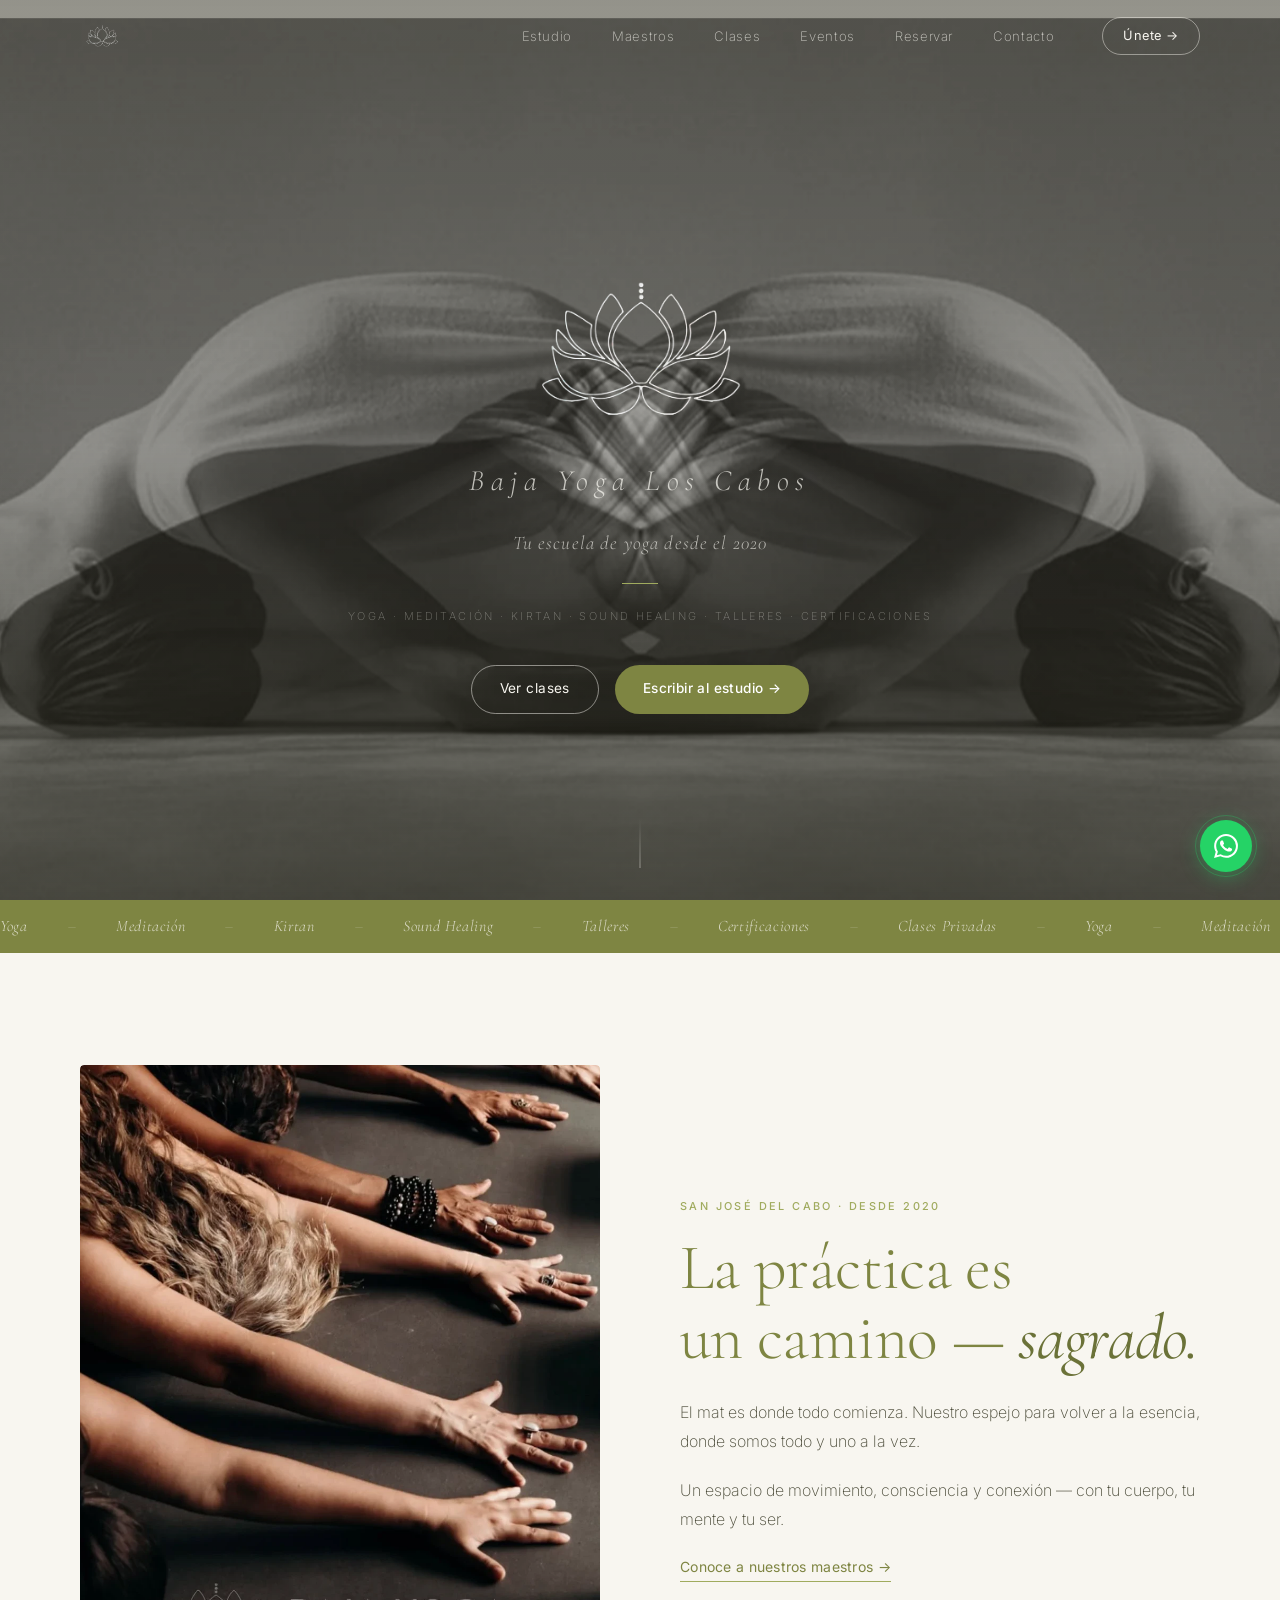
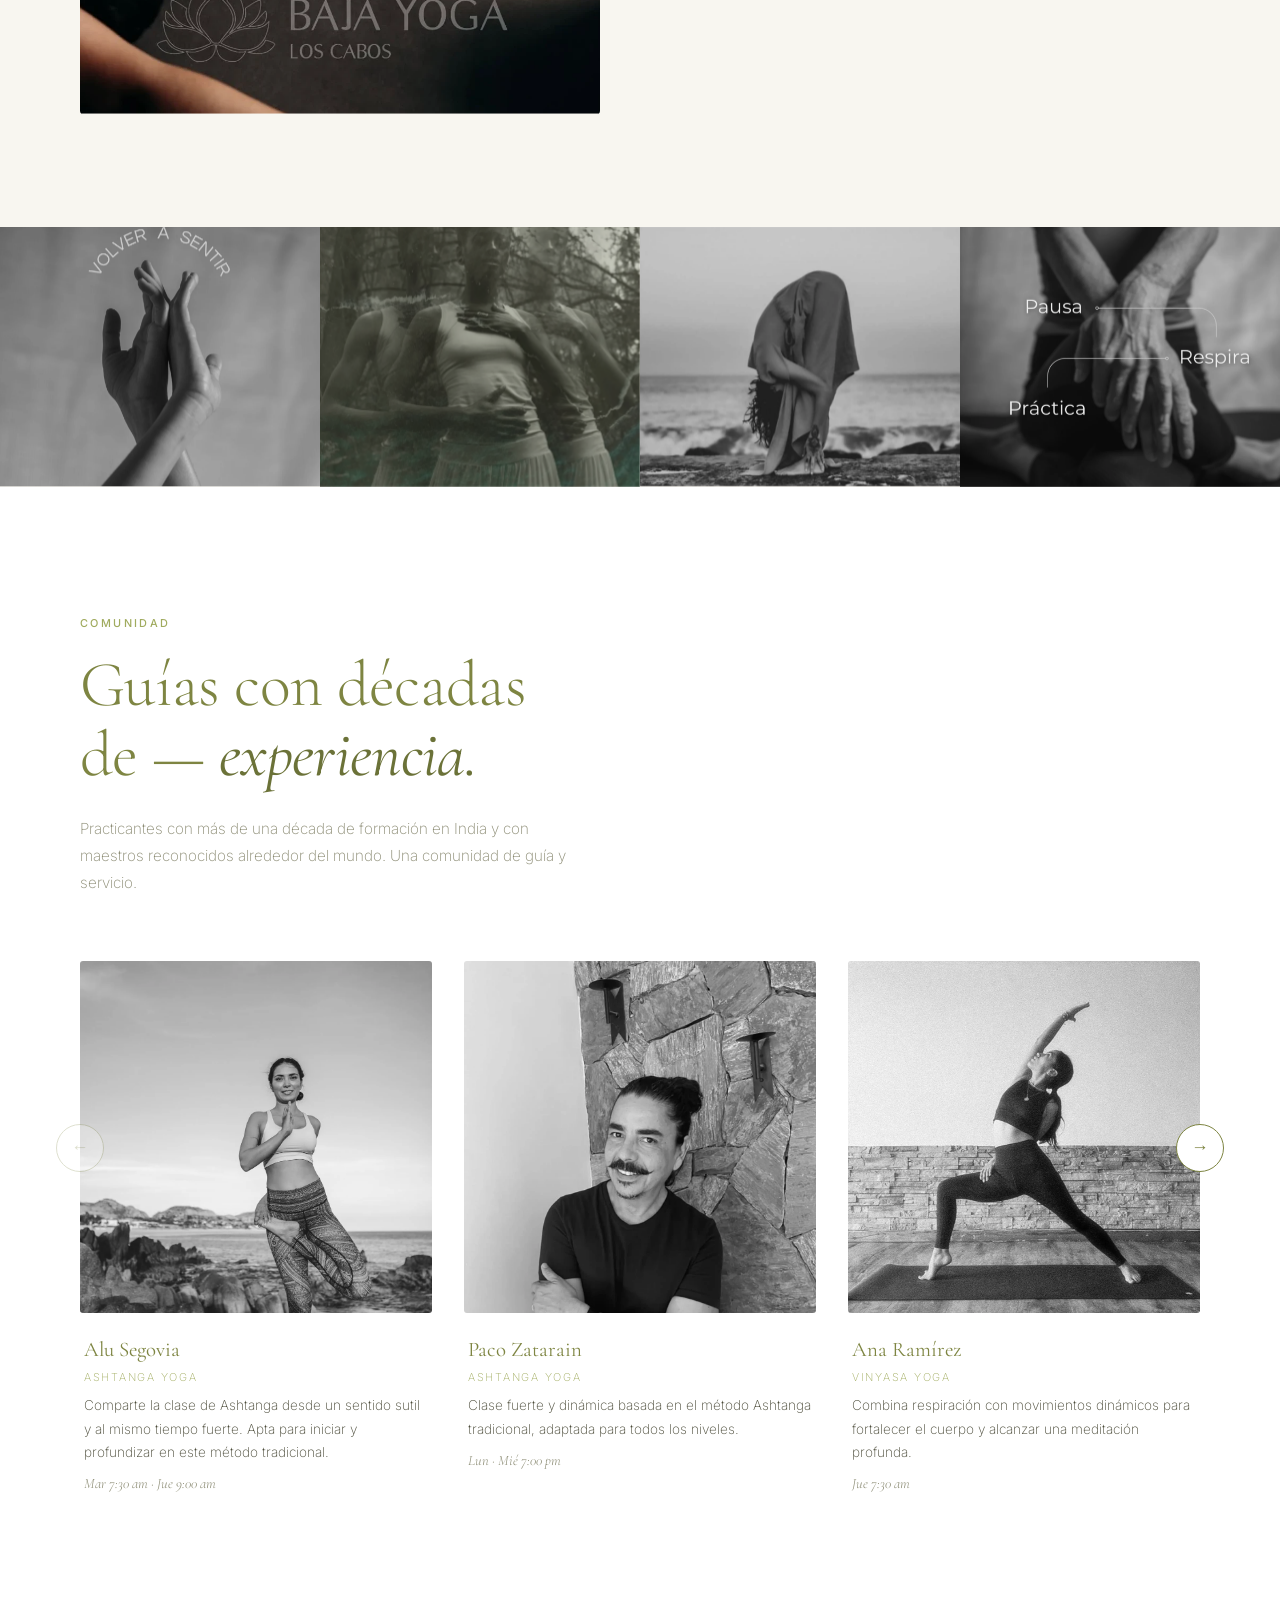
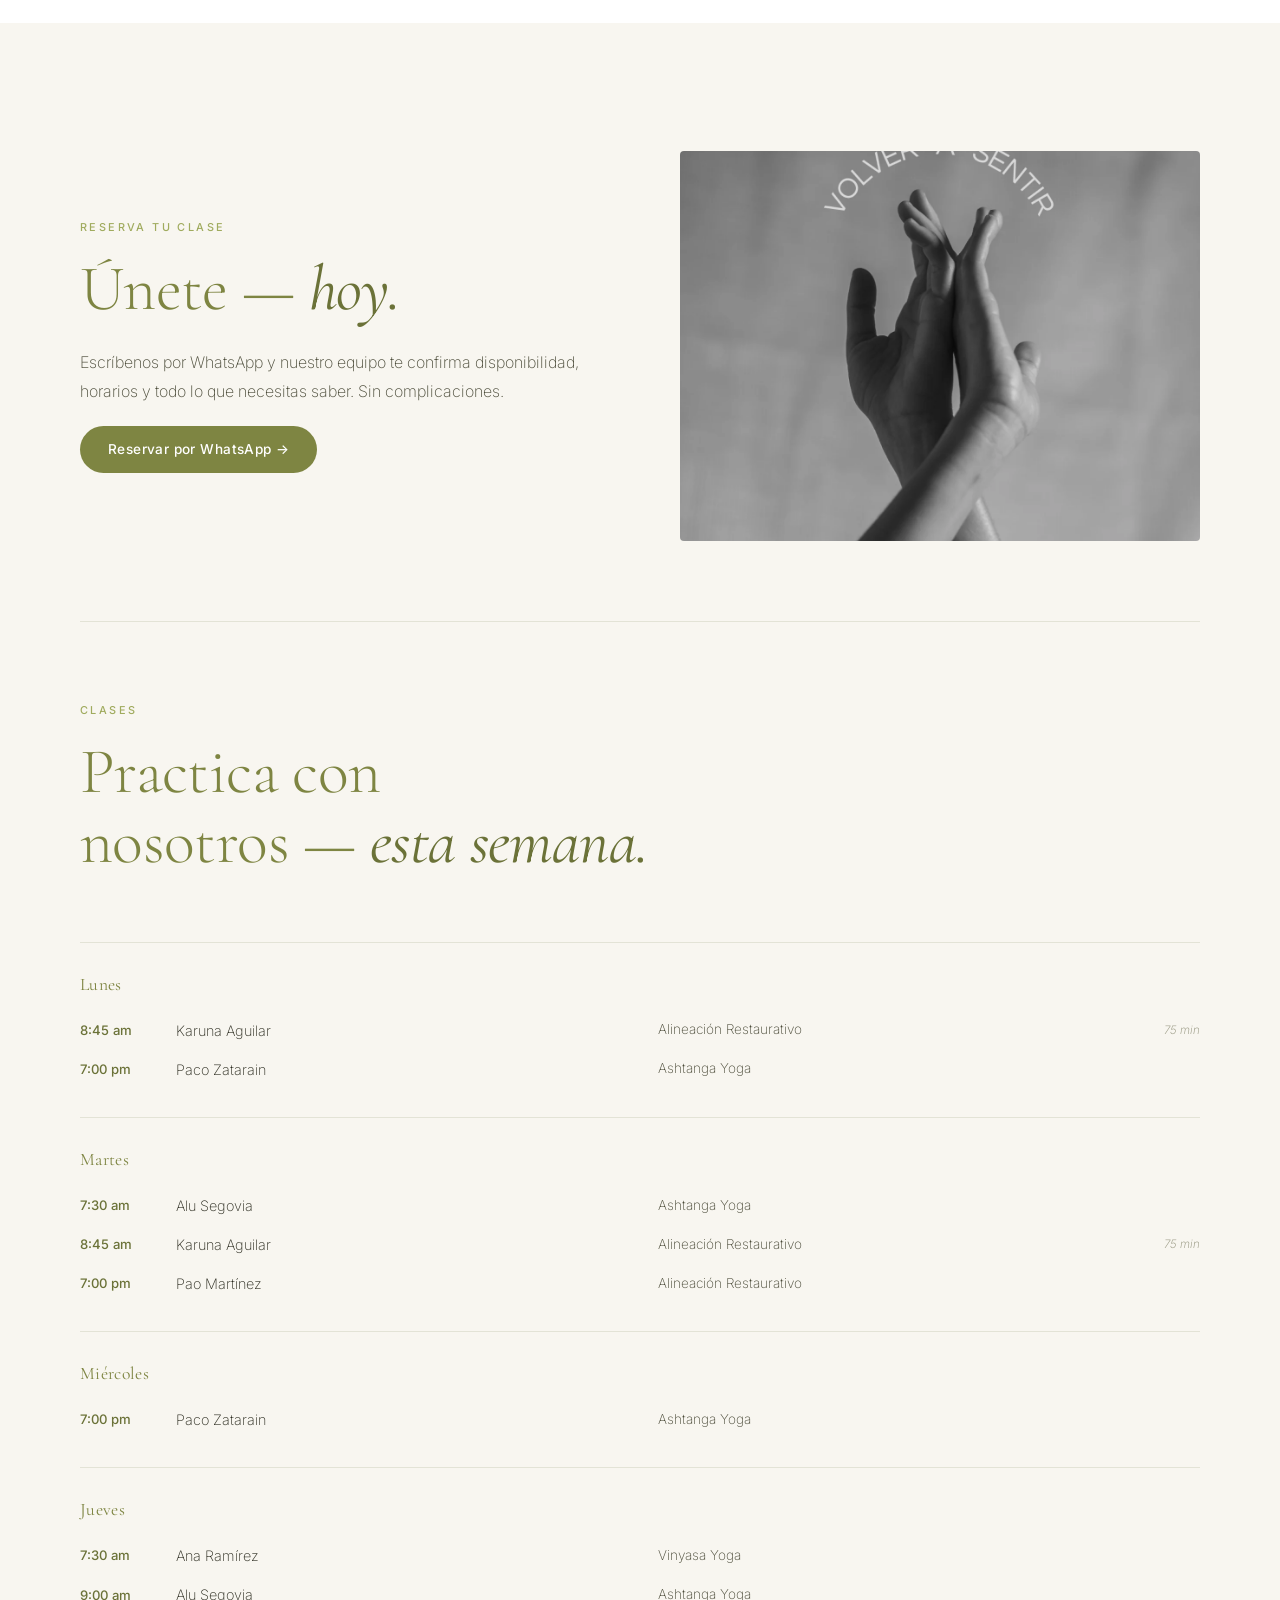
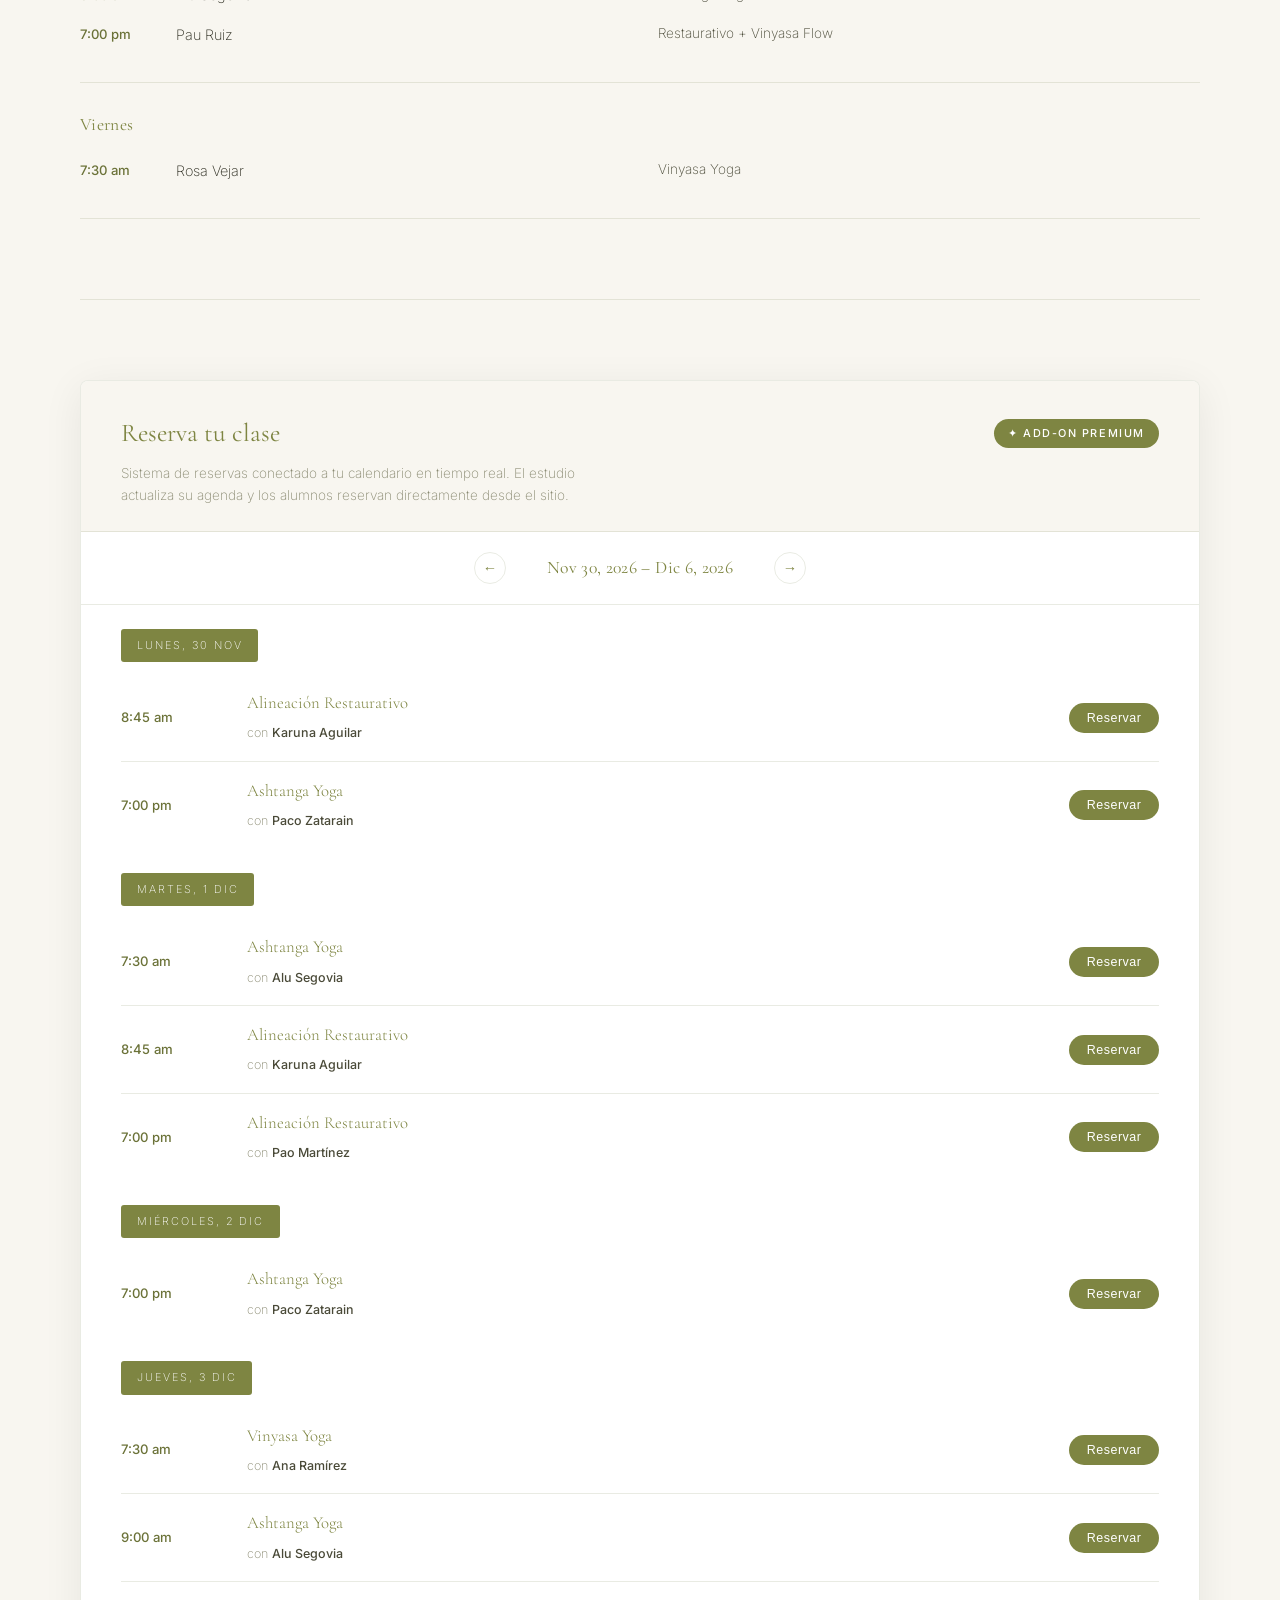
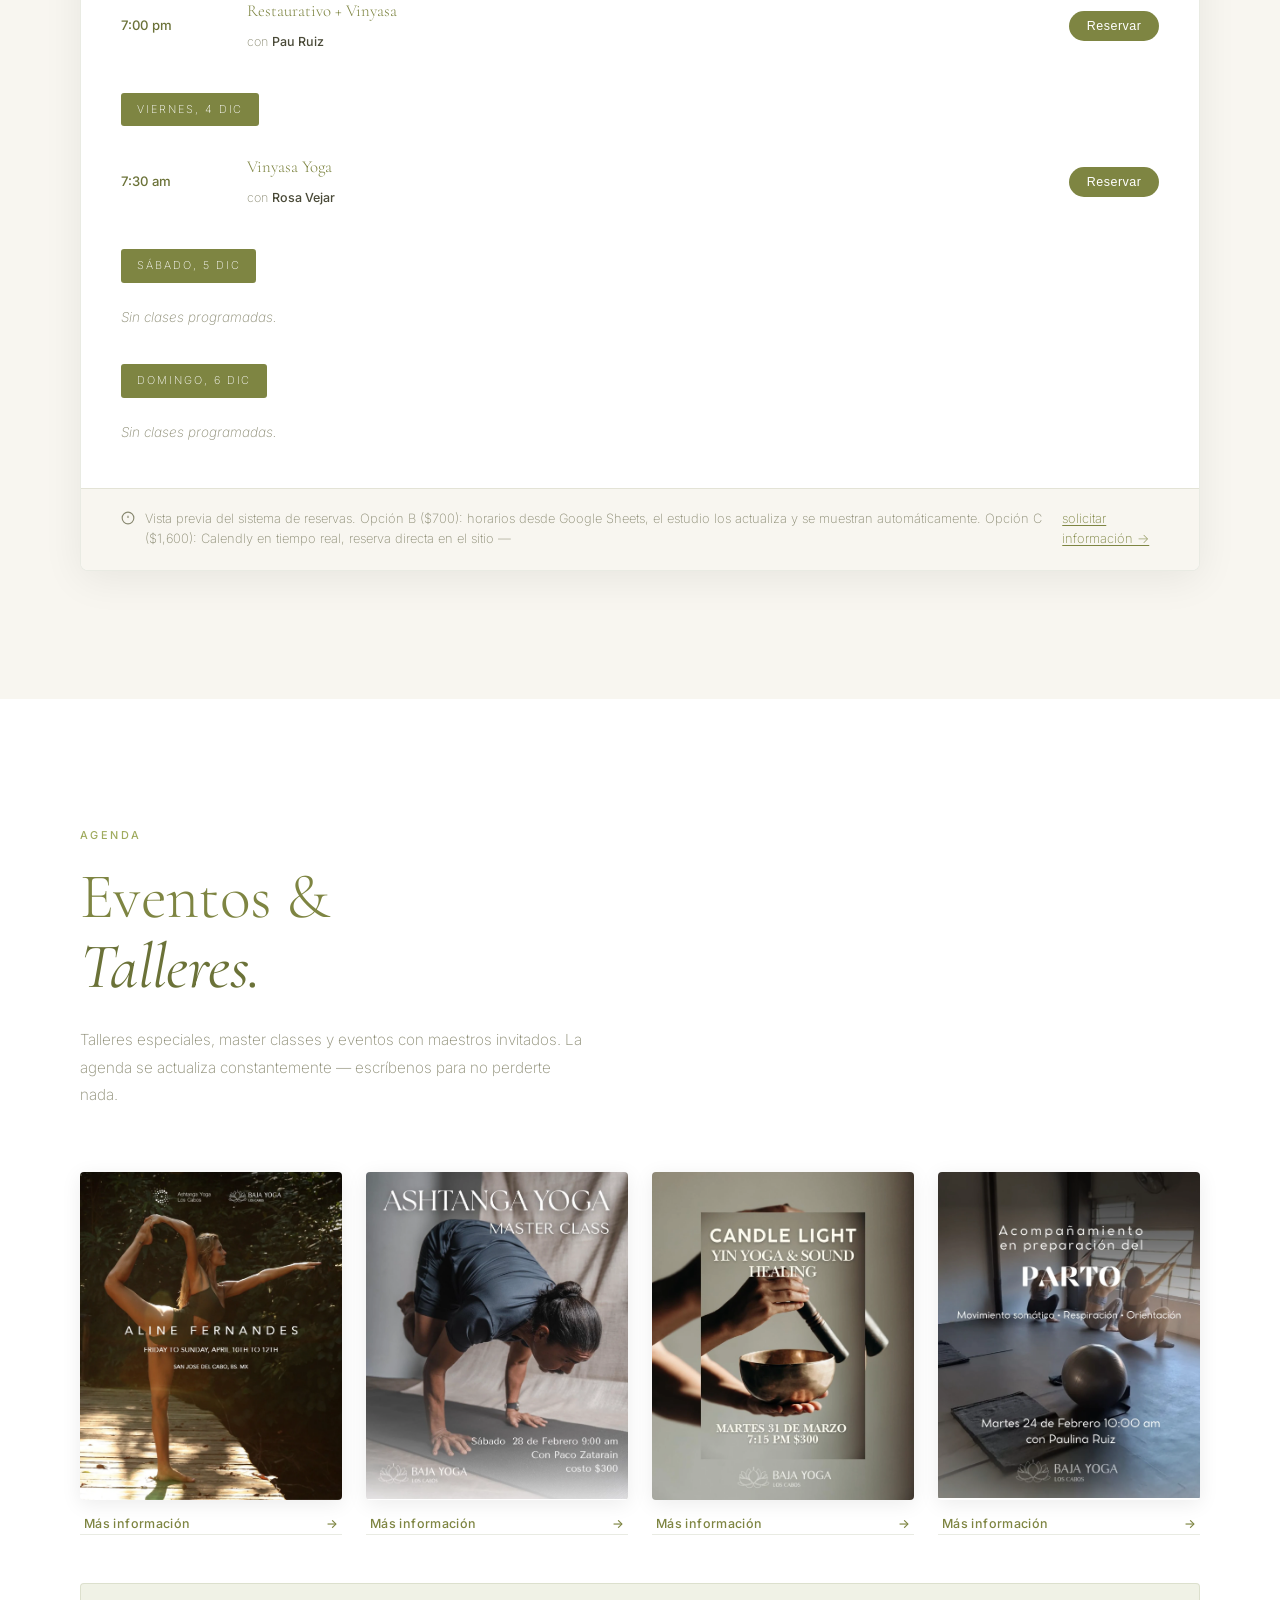
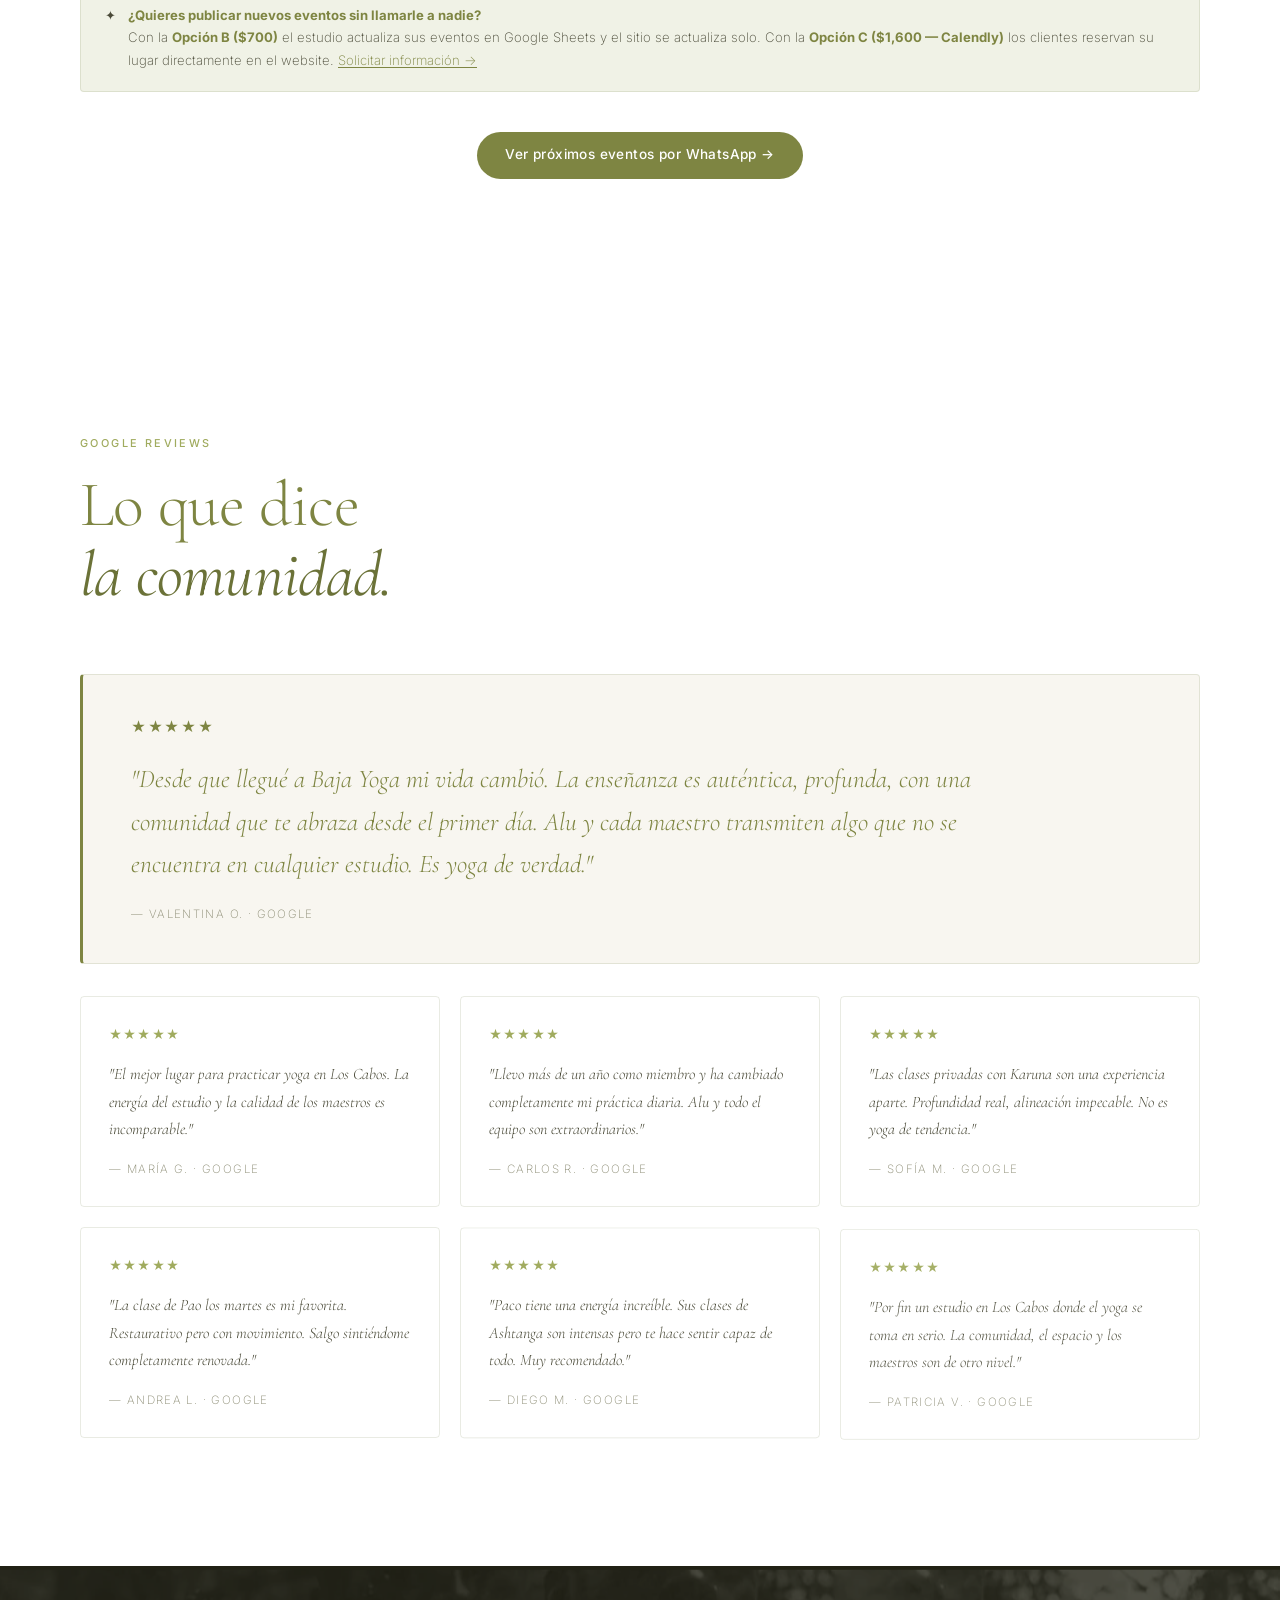
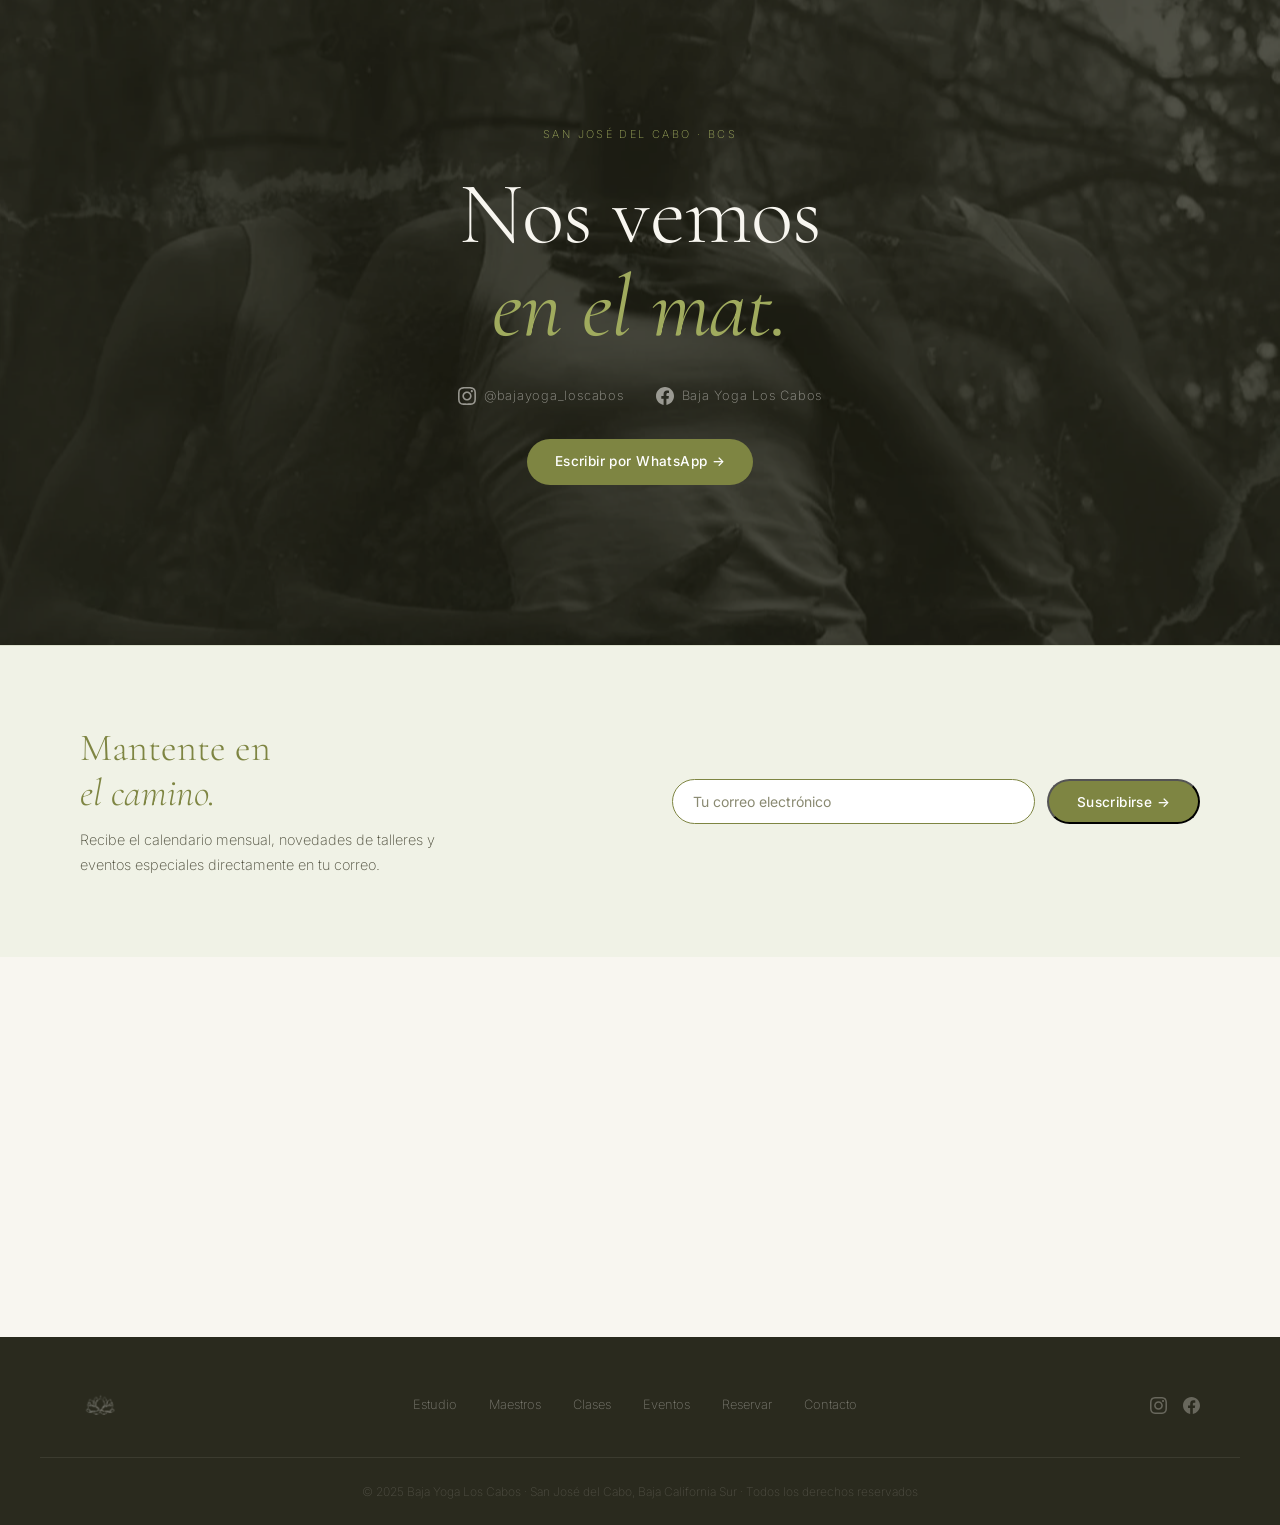
==== baja-yoga-loscabos/index.html @ 8a262f6d "Baja Yoga Los Cabos — demo site" ====
<!DOCTYPE html>
<html lang="es">
<head>
  <meta charset="UTF-8" />
  <meta name="viewport" content="width=device-width, initial-scale=1.0" />
  <title>Baja Yoga Los Cabos · Tu escuela de yoga desde 2020</title>
  <meta name="description" content="Yoga, meditación, kirtan, Sound Healing, talleres y certificaciones en San José del Cabo. Campeones del Bienestar WWW 2025." />
  <link rel="preconnect" href="https://fonts.googleapis.com" />
  <link rel="preconnect" href="https://fonts.gstatic.com" crossorigin />
  <link href="https://fonts.googleapis.com/css2?family=Cormorant+Garamond:ital,wght@0,300;0,400;1,300;1,400;1,500&family=Inter:wght@200;300;400;500&display=swap" rel="stylesheet" />
  <link rel="stylesheet" href="styles.css?v=20260531" />
</head>
<body>

  <!-- ─── NAV ──────────────────────────────────────────── -->
  <nav class="nav" id="nav">
    <div class="nav-inner">
      <a href="#hero" class="nav-logo-link">
        <img src="assets/img/logo.webp" alt="Baja Yoga Los Cabos" class="nav-logo" />
      </a>
      <ul class="nav-links">
        <li><a href="#nosotros">Estudio</a></li>
        <li><a href="#maestros">Maestros</a></li>
        <li><a href="#horarios">Clases</a></li>
        <li><a href="#eventos">Eventos</a></li>
        <li><a href="#reserva">Reservar</a></li>
        <li><a href="#contacto">Contacto</a></li>
      </ul>
      <a href="https://wa.me/521?text=Hola%2C%20me%20interesa%20Baja%20Yoga%20Los%20Cabos" class="btn-nav" target="_blank" rel="noopener">Únete →</a>
      <button class="nav-burger" id="navBurger" aria-label="Menú"><span></span><span></span></button>
    </div>
    <div class="nav-drawer" id="navDrawer">
      <a href="#nosotros" class="drawer-link">Estudio</a>
      <a href="#maestros" class="drawer-link">Maestros</a>
      <a href="#horarios" class="drawer-link">Clases</a>
      <a href="#eventos" class="drawer-link">Eventos</a>
      <a href="#reserva" class="drawer-link">Reservar</a>
      <a href="#contacto" class="drawer-link">Contacto</a>
      <a href="https://wa.me/521?text=Hola%2C%20me%20interesa%20Baja%20Yoga%20Los%20Cabos" class="btn-olive drawer-cta" target="_blank" rel="noopener">Únete →</a>
    </div>
  </nav>

  <!-- ─── HERO ──────────────────────────────────────────── -->
  <section class="hero" id="hero">
    <div class="hero-bg">
      <img src="assets/img/hero-bg.webp" alt="" class="hero-bg-img" aria-hidden="true" />
      <div class="hero-veil"></div>
    </div>
    <div class="hero-center">
      <h1 class="sr-only">Baja Yoga Los Cabos</h1>
      <div class="hero-logo-anim" id="heroLogo">
        <img src="assets/img/logo.webp" alt="Baja Yoga Los Cabos" class="hero-logo-img" />
        <p class="hero-studio-name">Baja Yoga Los Cabos</p>
      </div>
      <p class="hero-tagline" id="heroTagline">Tu escuela de yoga desde el 2020</p>
      <div class="hero-rule" id="heroRule"><span></span></div>
      <p class="hero-services" id="heroServices">Yoga · Meditación · Kirtan · Sound Healing · Talleres · Certificaciones</p>
      <div class="hero-ctas" id="heroCtas">
        <a href="#horarios" class="btn-outline-hero">Ver clases</a>
        <a href="https://wa.me/521?text=Hola%2C%20quiero%20información%20sobre%20Baja%20Yoga" class="btn-olive" target="_blank" rel="noopener">Escribir al estudio →</a>
      </div>
    </div>
    <div class="hero-scroll" aria-hidden="true">
      <span class="scroll-line"></span>
    </div>
  </section>

  <!-- ─── MARQUEE ──────────────────────────────────────── -->
  <div class="marquee" aria-hidden="true">
    <div class="marquee-track">
      <span>Yoga</span><span class="sep">—</span>
      <span>Meditación</span><span class="sep">—</span>
      <span>Kirtan</span><span class="sep">—</span>
      <span>Sound Healing</span><span class="sep">—</span>
      <span>Talleres</span><span class="sep">—</span>
      <span>Certificaciones</span><span class="sep">—</span>
      <span>Clases Privadas</span><span class="sep">—</span>
      <span>Yoga</span><span class="sep">—</span>
      <span>Meditación</span><span class="sep">—</span>
      <span>Kirtan</span><span class="sep">—</span>
      <span>Sound Healing</span><span class="sep">—</span>
      <span>Talleres</span><span class="sep">—</span>
      <span>Certificaciones</span><span class="sep">—</span>
      <span>Clases Privadas</span><span class="sep">—</span>
    </div>
  </div>

  <!-- ─── NOSOTROS ─────────────────────────────────────── -->
  <section class="nosotros" id="nosotros">
    <div class="container">
    <div class="nosotros-grid">
      <div class="nosotros-photos">
        <div class="np-main">
          <img src="assets/img/foto-01.webp" alt="Baja Yoga Los Cabos" loading="lazy" />
        </div>
      </div>
        <div class="nosotros-text">
          <p class="eyebrow reveal">San José del Cabo · desde 2020</p>
          <h2 class="reveal">La práctica es<br>un camino — <em>sagrado.</em></h2>
          <p class="body-p reveal">El mat es donde todo comienza. Nuestro espejo para volver a la esencia, donde somos todo y uno a la vez.</p>
          <p class="body-p reveal">Un espacio de movimiento, consciencia y conexión — con tu cuerpo, tu mente y tu ser.</p>
          <a href="#maestros" class="btn-text-arrow reveal">Conoce a nuestros maestros →</a>
        </div>
    </div>
    </div>
  </section>

  <!-- ─── FOTO STRIP ────────────────────────────────────── -->
  <div class="foto-strip">
    <div class="fs-item"><img src="assets/img/foto-02.webp" alt="" loading="lazy" /></div>
    <div class="fs-item"><img src="assets/img/foto-04.webp" alt="" loading="lazy" /></div>
    <div class="fs-item"><img src="assets/img/foto-05.webp" alt="" loading="lazy" /></div>
    <div class="fs-item"><img src="assets/img/foto-06.webp" alt="" loading="lazy" /></div>
  </div>

  <!-- ─── MAESTROS ─────────────────────────────────────── -->
  <section class="maestros" id="maestros">
    <div class="container">
      <div class="section-header reveal">
        <p class="eyebrow">Comunidad</p>
        <h2>Guías con décadas<br>de — <em>experiencia.</em></h2>
        <p class="section-sub">Practicantes con más de una década de formación en India y con maestros reconocidos alrededor del mundo. Una comunidad de guía y servicio.</p>
      </div>

      <div class="maestros-carousel-wrap">
        <button class="carousel-btn prev" id="mPrev" aria-label="Anterior">←</button>
        <button class="carousel-btn next" id="mNext" aria-label="Siguiente">→</button>
        <div class="maestros-carousel">
        <div class="maestros-track" id="maestrosTrack">

        <div class="mc-card reveal">
          <div class="mc-card-photo"><img src="assets/img/maestro-alu.webp" alt="Alu Segovia" loading="lazy" /></div>
          <div class="mc-card-info">
            <h3>Alu Segovia</h3>
            <span class="mc-card-tipo">Ashtanga Yoga</span>
            <p class="mc-card-desc">Comparte la clase de Ashtanga desde un sentido sutil y al mismo tiempo fuerte. Apta para iniciar y profundizar en este método tradicional.</p>
            <p class="mc-card-schedule">Mar 7:30 am · Jue 9:00 am</p>
          </div>
        </div>

        <div class="mc-card reveal">
          <div class="mc-card-photo"><img src="assets/img/maestro-paco.webp" alt="Paco Zatarain" loading="lazy" /></div>
          <div class="mc-card-info">
            <h3>Paco Zatarain</h3>
            <span class="mc-card-tipo">Ashtanga Yoga</span>
            <p class="mc-card-desc">Clase fuerte y dinámica basada en el método Ashtanga tradicional, adaptada para todos los niveles.</p>
            <p class="mc-card-schedule">Lun · Mié 7:00 pm</p>
          </div>
        </div>

        <div class="mc-card reveal">
          <div class="mc-card-photo"><img src="assets/img/maestro-ana.webp" alt="Ana Ramírez" loading="lazy" /></div>
          <div class="mc-card-info">
            <h3>Ana Ramírez</h3>
            <span class="mc-card-tipo">Vinyasa Yoga</span>
            <p class="mc-card-desc">Combina respiración con movimientos dinámicos para fortalecer el cuerpo y alcanzar una meditación profunda.</p>
            <p class="mc-card-schedule">Jue 7:30 am</p>
          </div>
        </div>

        <div class="mc-card reveal">
          <div class="mc-card-photo"><img src="assets/img/maestro-rosa.webp" alt="Rosa Vejar" loading="lazy" /></div>
          <div class="mc-card-info">
            <h3>Rosa Vejar</h3>
            <span class="mc-card-tipo">Vinyasa Yoga</span>
            <p class="mc-card-desc">Movimiento y sincronización de la respiración. Práctica consciente que fortalece el cuerpo y conecta con uno mismo.</p>
            <p class="mc-card-schedule">Vie 7:30 am</p>
          </div>
        </div>

        <div class="mc-card reveal">
          <div class="mc-card-photo"><img src="assets/img/maestro-pau.webp" alt="Pau Ruiz" loading="lazy" /></div>
          <div class="mc-card-info">
            <h3>Pau Ruiz</h3>
            <span class="mc-card-tipo">Restaurativo + Vinyasa Flow</span>
            <p class="mc-card-desc">Inicia con back mitra para relajar columna y sistema nervioso, continúa con un flow creativo para activar y restaurar.</p>
            <p class="mc-card-schedule">Jue 7:00 pm</p>
          </div>
        </div>

        <div class="mc-card reveal">
          <div class="mc-card-photo"><img src="assets/img/maestro-karuna.webp" alt="Karuna Aguilar" loading="lazy" /></div>
          <div class="mc-card-info">
            <h3>Karuna Aguilar</h3>
            <span class="mc-card-tipo">Alineación Restaurativo</span>
            <p class="mc-card-desc">Clase profunda para abrirnos, soltar y encontrar el equilibrio con buena alineación interior.</p>
            <p class="mc-card-schedule">Lun · Mar 8:45 am · 75 min</p>
          </div>
        </div>

        <div class="mc-card reveal">
          <div class="mc-card-photo"><img src="assets/img/maestro-pao.webp" alt="Pao Martínez" loading="lazy" /></div>
          <div class="mc-card-info">
            <h3>Pao Martínez</h3>
            <span class="mc-card-tipo">Alineación Restaurativo</span>
            <p class="mc-card-desc">Enfocada en el sistema nervioso y la alineación, relajando caderas y espina dorsal con intención y presencia.</p>
            <p class="mc-card-schedule">Todos los Mar 7:00 pm</p>
          </div>
        </div>

      </div>
        </div>
      </div>
    </div>
  </section>

  <!-- ─── CLASES + RESERVAS ───────────────────────────── -->
  <section class="horarios" id="horarios">
    <div class="container">

      <!-- 1. RESERVA TU CLASE HOY (Opción A — gratis) -->
      <div class="reserva-simple reveal">
        <div class="rs-text">
          <p class="eyebrow">Reserva tu clase</p>
          <h2>Únete — <em>hoy.</em></h2>
          <p class="body-p">Escríbenos por WhatsApp y nuestro equipo te confirma disponibilidad, horarios y todo lo que necesitas saber. Sin complicaciones.</p>
          <a href="https://wa.me/521?text=Hola%2C%20quiero%20reservar%20una%20clase%20en%20Baja%20Yoga%20Los%20Cabos%20🧘" class="btn-olive" target="_blank" rel="noopener">Reservar por WhatsApp →</a>
        </div>
        <div class="rs-foto">
          <img src="assets/img/foto-02.webp" alt="Clase de yoga Baja Yoga" loading="lazy" />
        </div>
      </div>

      <div class="section-divider"></div>

      <!-- 2. HORARIOS SEMANALES -->
      <div class="section-header reveal">
        <p class="eyebrow">Clases</p>
        <h2>Practica con<br>nosotros — <em>esta semana.</em></h2>
      </div>

      <div class="schedule-days">

        <div class="sday reveal">
          <div class="sday-header"><span class="sday-name">Lunes</span></div>
          <div class="sday-row">
            <span class="sday-time">8:45 am</span>
            <span class="sday-maestro">Karuna Aguilar</span>
            <span class="sday-clase">Alineación Restaurativo</span>
            <span class="sday-dur">75 min</span>
          </div>
          <div class="sday-row">
            <span class="sday-time">7:00 pm</span>
            <span class="sday-maestro">Paco Zatarain</span>
            <span class="sday-clase">Ashtanga Yoga</span>
            <span class="sday-dur"></span>
          </div>
        </div>

        <div class="sday reveal">
          <div class="sday-header"><span class="sday-name">Martes</span></div>
          <div class="sday-row">
            <span class="sday-time">7:30 am</span>
            <span class="sday-maestro">Alu Segovia</span>
            <span class="sday-clase">Ashtanga Yoga</span>
            <span class="sday-dur"></span>
          </div>
          <div class="sday-row">
            <span class="sday-time">8:45 am</span>
            <span class="sday-maestro">Karuna Aguilar</span>
            <span class="sday-clase">Alineación Restaurativo</span>
            <span class="sday-dur">75 min</span>
          </div>
          <div class="sday-row">
            <span class="sday-time">7:00 pm</span>
            <span class="sday-maestro">Pao Martínez</span>
            <span class="sday-clase">Alineación Restaurativo</span>
            <span class="sday-dur"></span>
          </div>
        </div>

        <div class="sday reveal">
          <div class="sday-header"><span class="sday-name">Miércoles</span></div>
          <div class="sday-row">
            <span class="sday-time">7:00 pm</span>
            <span class="sday-maestro">Paco Zatarain</span>
            <span class="sday-clase">Ashtanga Yoga</span>
            <span class="sday-dur"></span>
          </div>
        </div>

        <div class="sday reveal">
          <div class="sday-header"><span class="sday-name">Jueves</span></div>
          <div class="sday-row">
            <span class="sday-time">7:30 am</span>
            <span class="sday-maestro">Ana Ramírez</span>
            <span class="sday-clase">Vinyasa Yoga</span>
            <span class="sday-dur"></span>
          </div>
          <div class="sday-row">
            <span class="sday-time">9:00 am</span>
            <span class="sday-maestro">Alu Segovia</span>
            <span class="sday-clase">Ashtanga Yoga</span>
            <span class="sday-dur"></span>
          </div>
          <div class="sday-row">
            <span class="sday-time">7:00 pm</span>
            <span class="sday-maestro">Pau Ruiz</span>
            <span class="sday-clase">Restaurativo + Vinyasa Flow</span>
            <span class="sday-dur"></span>
          </div>
        </div>

        <div class="sday reveal">
          <div class="sday-header"><span class="sday-name">Viernes</span></div>
          <div class="sday-row">
            <span class="sday-time">7:30 am</span>
            <span class="sday-maestro">Rosa Vejar</span>
            <span class="sday-clase">Vinyasa Yoga</span>
            <span class="sday-dur"></span>
          </div>
        </div>

      </div>

      <div class="section-divider"></div>

      <!-- BOOKING WIDGET ADD-ON -->
      <div class="booking-widget reveal">
        <div class="booking-header">
          <div class="booking-title-row">
            <h3>Reserva tu clase</h3>
            <span class="addon-badge">✦ Add-On Premium</span>
          </div>
          <p class="booking-desc">Sistema de reservas conectado a tu calendario en tiempo real. El estudio actualiza su agenda y los alumnos reservan directamente desde el sitio.</p>
        </div>

        <div class="booking-nav">
          <button class="book-nav-btn" id="bookPrev">←</button>
          <span class="book-week-label" id="bookWeekLabel"></span>
          <button class="book-nav-btn" id="bookNext">→</button>
        </div>

        <div class="booking-days" id="bookingDays"></div>

        <div class="addon-note">
          <svg width="14" height="14" viewBox="0 0 24 24" fill="none" stroke="currentColor" stroke-width="2"><circle cx="12" cy="12" r="10"/><line x1="12" y1="8" x2="12" y2="12"/><line x1="12" y1="16" x2="12.01" y2="16"/></svg>
          Vista previa del sistema de reservas. Opción B ($700): horarios desde Google Sheets, el estudio los actualiza y se muestran automáticamente. Opción C ($1,600): Calendly en tiempo real, reserva directa en el sitio — <a href="https://wa.me/521?text=Hola%2C%20me%20interesa%20el%20sistema%20de%20reservas%20para%20mi%20sitio" target="_blank" rel="noopener">solicitar información →</a>
        </div>
      </div>

    </div>
  </section>


  <!-- ─── EVENTOS ───────────────────────────────────────── -->
  <section class="eventos" id="eventos">
    <div class="container">
      <div class="section-header reveal">
        <p class="eyebrow">Agenda</p>
        <h2>Eventos &amp;<br><em>Talleres.</em></h2>
        <p class="section-sub">Talleres especiales, master classes y eventos con maestros invitados. La agenda se actualiza constantemente — escríbenos para no perderte nada.</p>
      </div>
      <div class="eventos-grid">
        <div class="evento-card-wrap reveal">
          <div class="evento-item"><img src="assets/img/evento-01.webp" alt="Evento Baja Yoga" loading="lazy" /></div>
          <a href="https://wa.me/521?text=Hola%2C%20me%20interesa%20más%20información%20sobre%20este%20evento%20de%20Baja%20Yoga%20🧘" class="evento-btn" target="_blank" rel="noopener">Más información <span>→</span></a>
        </div>
        <div class="evento-card-wrap reveal">
          <div class="evento-item"><img src="assets/img/evento-02.webp" alt="Taller" loading="lazy" /></div>
          <a href="https://wa.me/521?text=Hola%2C%20me%20interesa%20más%20información%20sobre%20este%20taller%20de%20Baja%20Yoga%20🧘" class="evento-btn" target="_blank" rel="noopener">Más información <span>→</span></a>
        </div>
        <div class="evento-card-wrap reveal">
          <div class="evento-item"><img src="assets/img/evento-03.webp" alt="Master class" loading="lazy" /></div>
          <a href="https://wa.me/521?text=Hola%2C%20me%20interesa%20más%20información%20sobre%20esta%20master%20class%20de%20Baja%20Yoga%20🧘" class="evento-btn" target="_blank" rel="noopener">Más información <span>→</span></a>
        </div>
        <div class="evento-card-wrap reveal">
          <div class="evento-item"><img src="assets/img/evento-04.webp" alt="Evento especial" loading="lazy" /></div>
          <a href="https://wa.me/521?text=Hola%2C%20me%20interesa%20más%20información%20sobre%20este%20evento%20especial%20de%20Baja%20Yoga%20🧘" class="evento-btn" target="_blank" rel="noopener">Más información <span>→</span></a>
        </div>
      </div>

      <div class="eventos-addon-note reveal">
        <span>✦</span>
        <div>
          <strong>¿Quieres publicar nuevos eventos sin llamarle a nadie?</strong><br>
          Con la <strong>Opción B ($700)</strong> el estudio actualiza sus eventos en Google Sheets y el sitio se actualiza solo. Con la <strong>Opción C ($1,600 — Calendly)</strong> los clientes reservan su lugar directamente en el website. <a href="https://wa.me/521?text=Hola%2C%20me%20interesa%20el%20sistema%20de%20eventos%20automático%20para%20mi%20sitio" target="_blank" rel="noopener">Solicitar información →</a>
        </div>
      </div>

      <div class="eventos-cta reveal">
        <a href="https://wa.me/521?text=Hola%2C%20quiero%20saber%20sobre%20los%20próximos%20eventos%20de%20Baja%20Yoga" class="btn-olive" target="_blank" rel="noopener">Ver próximos eventos por WhatsApp →</a>
      </div>
    </div>
  </section>


  <!-- ─── REVIEWS ───────────────────────────────────────── -->
  <section class="reviews">
    <div class="container">
      <div class="section-header reveal">
        <p class="eyebrow">Google Reviews</p>
        <h2>Lo que dice<br><em>la comunidad.</em></h2>
      </div>

      <!-- Featured review -->
      <div class="review-featured reveal">
        <div class="review-stars">★★★★★</div>
        <p class="review-featured-text">"Desde que llegué a Baja Yoga mi vida cambió. La enseñanza es auténtica, profunda, con una comunidad que te abraza desde el primer día. Alu y cada maestro transmiten algo que no se encuentra en cualquier estudio. Es yoga de verdad."</p>
        <p class="review-author">— Valentina O. · Google</p>
      </div>

      <!-- 6 reviews grid -->
      <div class="reviews-grid">
        <div class="review-card reveal">
          <div class="review-stars">★★★★★</div>
          <p class="review-text">"El mejor lugar para practicar yoga en Los Cabos. La energía del estudio y la calidad de los maestros es incomparable."</p>
          <p class="review-author">— María G. · Google</p>
        </div>
        <div class="review-card reveal">
          <div class="review-stars">★★★★★</div>
          <p class="review-text">"Llevo más de un año como miembro y ha cambiado completamente mi práctica diaria. Alu y todo el equipo son extraordinarios."</p>
          <p class="review-author">— Carlos R. · Google</p>
        </div>
        <div class="review-card reveal">
          <div class="review-stars">★★★★★</div>
          <p class="review-text">"Las clases privadas con Karuna son una experiencia aparte. Profundidad real, alineación impecable. No es yoga de tendencia."</p>
          <p class="review-author">— Sofía M. · Google</p>
        </div>
        <div class="review-card reveal">
          <div class="review-stars">★★★★★</div>
          <p class="review-text">"La clase de Pao los martes es mi favorita. Restaurativo pero con movimiento. Salgo sintiéndome completamente renovada."</p>
          <p class="review-author">— Andrea L. · Google</p>
        </div>
        <div class="review-card reveal">
          <div class="review-stars">★★★★★</div>
          <p class="review-text">"Paco tiene una energía increíble. Sus clases de Ashtanga son intensas pero te hace sentir capaz de todo. Muy recomendado."</p>
          <p class="review-author">— Diego M. · Google</p>
        </div>
        <div class="review-card reveal">
          <div class="review-stars">★★★★★</div>
          <p class="review-text">"Por fin un estudio en Los Cabos donde el yoga se toma en serio. La comunidad, el espacio y los maestros son de otro nivel."</p>
          <p class="review-author">— Patricia V. · Google</p>
        </div>
      </div>
    </div>
  </section>

  <!-- ─── CONTACTO CTA ──────────────────────────────────── -->
  <section class="contacto" id="contacto">
    <div class="contacto-bg">
      <img src="assets/img/foto-04.webp" alt="" aria-hidden="true" loading="eager" />
      <div class="contacto-veil"></div>
    </div>
    <div class="contacto-content">
      <p class="contacto-eyebrow reveal">San José del Cabo · BCS</p>
      <h2 class="contacto-title reveal">Nos vemos<br><em>en el mat.</em></h2>
      <div class="social-links reveal">
        <a href="https://www.instagram.com/bajayoga_loscabos/" target="_blank" rel="noopener" class="social-link">
          <svg width="18" height="18" viewBox="0 0 24 24" fill="currentColor"><path d="M12 2.163c3.204 0 3.584.012 4.85.07 3.252.148 4.771 1.691 4.919 4.919.058 1.265.069 1.645.069 4.849 0 3.205-.012 3.584-.069 4.849-.149 3.225-1.664 4.771-4.919 4.919-1.266.058-1.644.07-4.85.07-3.204 0-3.584-.012-4.849-.07-3.26-.149-4.771-1.699-4.919-4.92-.058-1.265-.07-1.644-.07-4.849 0-3.204.013-3.583.07-4.849.149-3.227 1.664-4.771 4.919-4.919 1.266-.057 1.645-.069 4.849-.069zm0-2.163c-3.259 0-3.667.014-4.947.072-4.358.2-6.78 2.618-6.98 6.98-.059 1.281-.073 1.689-.073 4.948 0 3.259.014 3.668.072 4.948.2 4.358 2.618 6.78 6.98 6.98 1.281.058 1.689.072 4.948.072 3.259 0 3.668-.014 4.948-.072 4.354-.2 6.782-2.618 6.979-6.98.059-1.28.073-1.689.073-4.948 0-3.259-.014-3.667-.072-4.947-.196-4.354-2.617-6.78-6.979-6.98-1.281-.059-1.69-.073-4.949-.073zm0 5.838c-3.403 0-6.162 2.759-6.162 6.162s2.759 6.163 6.162 6.163 6.162-2.759 6.162-6.163c0-3.403-2.759-6.162-6.162-6.162zm0 10.162c-2.209 0-4-1.79-4-4 0-2.209 1.791-4 4-4s4 1.791 4 4c0 2.21-1.791 4-4 4zm6.406-11.845c-.796 0-1.441.645-1.441 1.44s.645 1.44 1.441 1.44c.795 0 1.439-.645 1.439-1.44s-.644-1.44-1.439-1.44z"/></svg>
          @bajayoga_loscabos
        </a>
        <a href="https://www.facebook.com/bajayogaloscabos/" target="_blank" rel="noopener" class="social-link">
          <svg width="18" height="18" viewBox="0 0 24 24" fill="currentColor"><path d="M24 12.073c0-6.627-5.373-12-12-12s-12 5.373-12 12c0 5.99 4.388 10.954 10.125 11.854v-8.385H7.078v-3.47h3.047V9.43c0-3.007 1.792-4.669 4.533-4.669 1.312 0 2.686.235 2.686.235v2.953H15.83c-1.491 0-1.956.925-1.956 1.874v2.25h3.328l-.532 3.47h-2.796v8.385C19.612 23.027 24 18.062 24 12.073z"/></svg>
          Baja Yoga Los Cabos
        </a>
      </div>
      <div class="contacto-ctas reveal">
        <a href="https://wa.me/521?text=Hola%2C%20me%20interesa%20unirme%20a%20Baja%20Yoga%20Los%20Cabos%20🧘" class="btn-olive" target="_blank" rel="noopener">Escribir por WhatsApp →</a>
      </div>
    </div>
  </section>

  <!-- ─── FOOTER NEWSLETTER ─────────────────────────────── -->
  <footer class="footer">
    <div class="footer-newsletter">
      <div class="container">
        <div class="nl-inner">
          <div class="nl-text">
            <h3>Mantente en<br><em>el camino.</em></h3>
            <p>Recibe el calendario mensual, novedades de talleres y eventos especiales directamente en tu correo.</p>
          </div>
          <form class="nl-form" onsubmit="handleNewsletter(event)">
            <input type="email" placeholder="Tu correo electrónico" class="nl-input" required />
            <button type="submit" class="btn-olive">Suscribirse →</button>
          </form>
        </div>
      </div>
    </div>

    <!-- Google Maps -->
    <div class="footer-map">
      <iframe
        src="https://maps.google.com/maps?q=Baja+Yoga+Los+Cabos,+San+Jos%C3%A9+del+Cabo,+BCS&output=embed&z=15"
        width="100%" height="380" style="border:0;" allowfullscreen=""
        loading="lazy" referrerpolicy="no-referrer-when-downgrade"
        title="Ubicación Baja Yoga Los Cabos"></iframe>
    </div>

    <div class="footer-bottom">
      <div class="container footer-bottom-inner">
        <img src="assets/img/logo.webp" alt="Baja Yoga Los Cabos" class="footer-logo" />
        <nav class="footer-nav">
          <a href="#nosotros">Estudio</a>
          <a href="#maestros">Maestros</a>
          <a href="#horarios">Clases</a>
          <a href="#eventos">Eventos</a>
          <a href="#reserva">Reservar</a>
          <a href="#contacto">Contacto</a>
        </nav>
        <div class="footer-socials">
          <a href="https://www.instagram.com/bajayoga_loscabos/" target="_blank" rel="noopener" aria-label="Instagram">
            <svg width="17" height="17" viewBox="0 0 24 24" fill="currentColor"><path d="M12 2.163c3.204 0 3.584.012 4.85.07 3.252.148 4.771 1.691 4.919 4.919.058 1.265.069 1.645.069 4.849 0 3.205-.012 3.584-.069 4.849-.149 3.225-1.664 4.771-4.919 4.919-1.266.058-1.644.07-4.85.07-3.204 0-3.584-.012-4.849-.07-3.26-.149-4.771-1.699-4.919-4.92-.058-1.265-.07-1.644-.07-4.849 0-3.204.013-3.583.07-4.849.149-3.227 1.664-4.771 4.919-4.919 1.266-.057 1.645-.069 4.849-.069zm0-2.163c-3.259 0-3.667.014-4.947.072-4.358.2-6.78 2.618-6.98 6.98-.059 1.281-.073 1.689-.073 4.948 0 3.259.014 3.668.072 4.948.2 4.358 2.618 6.78 6.98 6.98 1.281.058 1.689.072 4.948.072 3.259 0 3.668-.014 4.948-.072 4.354-.2 6.782-2.618 6.979-6.98.059-1.28.073-1.689.073-4.948 0-3.259-.014-3.667-.072-4.947-.196-4.354-2.617-6.78-6.979-6.98-1.281-.059-1.69-.073-4.949-.073zm0 5.838c-3.403 0-6.162 2.759-6.162 6.162s2.759 6.163 6.162 6.163 6.162-2.759 6.162-6.163c0-3.403-2.759-6.162-6.162-6.162zm0 10.162c-2.209 0-4-1.79-4-4 0-2.209 1.791-4 4-4s4 1.791 4 4c0 2.21-1.791 4-4 4zm6.406-11.845c-.796 0-1.441.645-1.441 1.44s.645 1.44 1.441 1.44c.795 0 1.439-.645 1.439-1.44s-.644-1.44-1.439-1.44z"/></svg>
          </a>
          <a href="https://www.facebook.com/bajayogaloscabos/" target="_blank" rel="noopener" aria-label="Facebook">
            <svg width="17" height="17" viewBox="0 0 24 24" fill="currentColor"><path d="M24 12.073c0-6.627-5.373-12-12-12s-12 5.373-12 12c0 5.99 4.388 10.954 10.125 11.854v-8.385H7.078v-3.47h3.047V9.43c0-3.007 1.792-4.669 4.533-4.669 1.312 0 2.686.235 2.686.235v2.953H15.83c-1.491 0-1.956.925-1.956 1.874v2.25h3.328l-.532 3.47h-2.796v8.385C19.612 23.027 24 18.062 24 12.073z"/></svg>
          </a>
        </div>
      </div>
      <p class="footer-copy">© 2025 Baja Yoga Los Cabos · San José del Cabo, Baja California Sur · Todos los derechos reservados</p>
    </div>
  </footer>

  <!-- WA float -->
  <a href="https://wa.me/521?text=Hola%2C%20me%20interesa%20Baja%20Yoga%20Los%20Cabos%20🧘" class="wa-float" target="_blank" rel="noopener" aria-label="WhatsApp">
    <svg width="24" height="24" viewBox="0 0 24 24" fill="currentColor"><path d="M17.472 14.382c-.297-.149-1.758-.867-2.03-.967-.273-.099-.471-.148-.67.15-.197.297-.767.966-.94 1.164-.173.199-.347.223-.644.075-.297-.15-1.255-.463-2.39-1.475-.883-.788-1.48-1.761-1.653-2.059-.173-.297-.018-.458.13-.606.134-.133.298-.347.446-.52.149-.174.198-.298.298-.497.099-.198.05-.371-.025-.52-.075-.149-.669-1.612-.916-2.207-.242-.579-.487-.5-.669-.51-.173-.008-.371-.01-.57-.01-.198 0-.52.074-.792.372-.272.297-1.04 1.016-1.04 2.479 0 1.462 1.065 2.875 1.213 3.074.149.198 2.096 3.2 5.077 4.487.709.306 1.262.489 1.694.625.712.227 1.36.195 1.871.118.571-.085 1.758-.719 2.006-1.413.248-.694.248-1.289.173-1.413-.074-.124-.272-.198-.57-.347m-5.421 7.403h-.004a9.87 9.87 0 01-5.031-1.378l-.361-.214-3.741.982.998-3.648-.235-.374a9.86 9.86 0 01-1.51-5.26c.001-5.45 4.436-9.884 9.888-9.884 2.64 0 5.122 1.03 6.988 2.898a9.825 9.825 0 012.893 6.994c-.003 5.45-4.437 9.884-9.885 9.884m8.413-18.297A11.815 11.815 0 0012.05 0C5.495 0 .16 5.335.157 11.892c0 2.096.547 4.142 1.588 5.945L.057 24l6.305-1.654a11.882 11.882 0 005.683 1.448h.005c6.554 0 11.89-5.335 11.893-11.893a11.821 11.821 0 00-3.48-8.413z"/></svg>
  </a>

  <script src="lib/gsap.min.js?v=20260531" defer></script>
  <script src="lib/ScrollTrigger.min.js?v=20260531" defer></script>
  <script src="main.js?v=20260531" defer></script>
</body>
</html>
---- baja-yoga-loscabos/styles.css ----
/* ================================================================
   Baja Yoga Los Cabos — Sacred Editorial v3
   Paleta: Olive #4a5e1e · Crema #f8f6f0 · Blanco #ffffff
   Tipografía: Cormorant Garamond + Inter
   ================================================================ */

:root {
  --olive:     #7e8542;
  --olive-mid: #6b7238;
  --olive-lt:  #a0ab5e;
  --olive-pale:#f0f2e6;
  --cream:     #f8f6f0;
  --cream-2:   #f0ece2;
  --white:     #ffffff;
  --ink:       #2a2a1e;
  --ink-2:     #4a4a38;
  --ink-3:     #8a8a72;
  --line:      rgba(74,94,30,0.12);
  --line-w:    rgba(248,246,240,0.18);
  --nav-h:     72px;
}

/* ─── RESET ───────────────────────────────────────────── */
*, *::before, *::after { box-sizing: border-box; margin: 0; padding: 0; }
html { scroll-behavior: smooth; }
body { font-family: 'Inter', sans-serif; font-weight: 200; background: var(--cream); color: var(--ink); overflow-x: hidden; line-height: 1.6; }
img { display: block; max-width: 100%; height: auto; }
a { color: inherit; text-decoration: none; }
ul { list-style: none; }
.sr-only { position: absolute; width: 1px; height: 1px; padding: 0; margin: -1px; overflow: hidden; clip: rect(0,0,0,0); border: 0; }

/* ─── TYPOGRAPHY ──────────────────────────────────────── */
h2 {
  font-family: 'Cormorant Garamond', serif;
  font-size: clamp(2.4rem, 5vw, 4.2rem);
  font-weight: 300;
  line-height: 1.1;
  letter-spacing: -0.01em;
  color: var(--olive);
  margin-bottom: 1.5rem;
}
h2 em { font-style: italic; font-weight: 400; color: var(--olive-mid); }

h3 {
  font-family: 'Cormorant Garamond', serif;
  font-size: 1.6rem; font-weight: 400;
  color: var(--olive);
  margin-bottom: 0.5rem;
}
h3 em { font-style: italic; }

.eyebrow {
  font-size: 0.68rem; font-weight: 500;
  letter-spacing: 0.22em; text-transform: uppercase;
  color: var(--olive-lt);
  display: block; margin-bottom: 1.1rem;
}
.body-p {
  font-size: 1rem; color: var(--ink-2);
  line-height: 1.82; max-width: 52ch; margin-bottom: 1.25rem;
}
.section-sub {
  font-size: 0.95rem; color: var(--ink-3);
  line-height: 1.8; max-width: 56ch; margin-top: 0.5rem;
}

/* ─── BUTTONS ─────────────────────────────────────────── */
.btn-olive {
  display: inline-flex; align-items: center; gap: 0.5rem;
  padding: 0.78rem 1.75rem;
  border-radius: 100px;
  background: var(--olive);
  color: var(--white);
  font-family: 'Inter', sans-serif;
  font-size: 0.85rem; font-weight: 500; letter-spacing: 0.03em;
  transition: background 0.2s ease, transform 0.2s ease, box-shadow 0.2s ease;
  white-space: nowrap;
}
.btn-olive:hover { background: var(--olive-mid); transform: translateY(-1px); box-shadow: 0 6px 24px rgba(74,94,30,0.28); }

.btn-outline-hero {
  display: inline-flex; align-items: center; gap: 0.5rem;
  padding: 0.78rem 1.75rem;
  border-radius: 100px;
  background: transparent;
  color: var(--cream);
  border: 1px solid rgba(248,246,240,0.5);
  font-family: 'Inter', sans-serif;
  font-size: 0.85rem; font-weight: 400; letter-spacing: 0.03em;
  transition: background 0.2s ease, border-color 0.2s ease, transform 0.2s ease;
  white-space: nowrap;
}
.btn-outline-hero:hover { background: rgba(248,246,240,0.12); border-color: var(--cream); transform: translateY(-1px); }

.btn-nav {
  display: inline-flex; align-items: center;
  padding: 0.5rem 1.25rem;
  border-radius: 100px;
  border: 1px solid rgba(248,246,240,0.45);
  color: var(--cream);
  font-family: 'Inter', sans-serif;
  font-size: 0.8rem; font-weight: 400; letter-spacing: 0.04em;
  transition: background 0.2s ease, border-color 0.2s ease;
  white-space: nowrap;
}
.btn-nav:hover { background: rgba(248,246,240,0.12); border-color: var(--cream); }
.nav.solid .btn-nav {
  border-color: var(--olive);
  color: var(--olive);
}
.nav.solid .btn-nav:hover { background: var(--olive-pale); }

.btn-text-arrow {
  display: inline-flex; align-items: center;
  font-size: 0.875rem; font-weight: 400; letter-spacing: 0.02em;
  color: var(--olive);
  border-bottom: 1px solid var(--olive-lt);
  padding-bottom: 2px;
  transition: color 0.2s ease, border-color 0.2s ease;
}
.btn-text-arrow:hover { color: var(--olive-mid); border-color: var(--olive-mid); }

/* ─── CONTAINER ───────────────────────────────────────── */
.container { max-width: 1200px; margin: 0 auto; padding: 0 2.5rem; }

/* ─── REVEAL ──────────────────────────────────────────── */
.reveal {
  opacity: 0; transform: translateY(22px);
  transition: opacity 0.9s cubic-bezier(0.16,1,0.3,1), transform 0.9s cubic-bezier(0.16,1,0.3,1);
}
.reveal.in-view { opacity: 1; transform: none; }
.reveal[data-split] { opacity: 1; transform: none; }

/* ─── NAV ─────────────────────────────────────────────── */
.nav {
  position: fixed; top: 0; left: 0; right: 0; z-index: 100;
  transition: background 0.4s ease, backdrop-filter 0.4s ease, box-shadow 0.4s ease;
}
.nav-inner {
  max-width: 1200px; margin: 0 auto; padding: 0 2.5rem;
  height: var(--nav-h);
  display: flex; align-items: center; gap: 2rem;
}
.nav-logo-link { flex-shrink: 0; }
.nav-logo { height: 44px; width: auto; object-fit: contain; mix-blend-mode: screen; }
.nav.solid .nav-logo { mix-blend-mode: normal; filter: none; }

.nav-links {
  display: flex; align-items: center; gap: 2.5rem;
  margin-left: auto;
}
.nav-links a {
  font-size: 0.82rem; font-weight: 200; letter-spacing: 0.05em;
  color: rgba(248,246,240,0.72);
  transition: color 0.2s;
}
.nav-links a:hover { color: var(--cream); }
.nav.solid .nav-links a { color: var(--ink-2); }
.nav.solid .nav-links a:hover { color: var(--olive); }
.nav .btn-nav { margin-left: 1rem; }

.nav.solid {
  background: rgba(248,246,240,0.96);
  backdrop-filter: blur(20px);
  -webkit-backdrop-filter: blur(20px);
  box-shadow: 0 1px 0 var(--line);
}

.nav-burger {
  display: none; flex-direction: column; gap: 5px;
  background: none; border: none; cursor: pointer; padding: 4px; margin-left: auto;
}
.nav-burger span { display: block; width: 22px; height: 1.5px; background: var(--cream); border-radius: 2px; }
.nav.solid .nav-burger span { background: var(--ink); }

.nav-drawer {
  display: none; flex-direction: column;
  padding: 1.5rem 2.5rem 2rem;
  background: rgba(248,246,240,0.98);
  border-top: 1px solid var(--line);
}
.nav-drawer.open { display: flex; }
.drawer-link {
  font-size: 1rem; color: var(--ink-2);
  padding: 0.65rem 0; border-bottom: 1px solid var(--line);
}
.drawer-cta { margin-top: 1.25rem; align-self: flex-start; }

/* ─── HERO ────────────────────────────────────────────── */
.hero {
  position: relative;
  height: 100svh; min-height: 640px;
  display: flex; align-items: center; justify-content: center;
  text-align: center; overflow: hidden;
}
.hero-bg { position: absolute; inset: 0; z-index: 0; }
.hero-bg-img {
  width: 100%; height: 100%;
  object-fit: cover; object-position: center 35%;
  filter: saturate(0.65);
}
.hero-veil {
  position: absolute; inset: 0;
  background: linear-gradient(to bottom, rgba(26,26,14,0.45) 0%, rgba(26,26,14,0.3) 50%, rgba(26,26,14,0.65) 100%);
}

.hero-center {
  position: relative; z-index: 2;
  padding: calc(var(--nav-h) + 2rem) 2rem 5rem;
  max-width: 760px;
  display: flex; flex-direction: column; align-items: center;
}

/* Hero logo */
.hero-logo-anim {
  margin-bottom: 2rem;
}
.hero-logo-img {
  height: clamp(157px, 25vw, 280px);
  width: auto; object-fit: contain; margin: 0 auto;
  mix-blend-mode: screen;
  display: block;
}
.hero-studio-name {
  font-family: 'Cormorant Garamond', serif;
  font-size: clamp(1.3rem, 2.6vw, 1.85rem);
  font-weight: 300;
  font-style: italic;
  letter-spacing: 0.22em;
  color: rgba(248,246,240,0.72);
  margin-top: -1.5rem;
  line-height: 1;
}

.hero-tagline {
  font-family: 'Cormorant Garamond', serif;
  font-size: clamp(0.95rem, 1.8vw, 1.2rem);
  font-style: italic; font-weight: 300;
  color: rgba(248,246,240,0.65);
  letter-spacing: 0.06em;
  margin-bottom: 1.5rem;
}
.hero-rule { margin-bottom: 1.5rem; }
.hero-rule span { display: block; width: 36px; height: 1px; background: var(--olive-lt); margin: 0 auto; }
.hero-services {
  font-size: 0.68rem; letter-spacing: 0.22em; text-transform: uppercase;
  color: rgba(248,246,240,0.38);
  margin-bottom: 2.5rem;
}
.hero-ctas { display: flex; gap: 1rem; flex-wrap: wrap; justify-content: center; }

.hero-scroll {
  position: absolute; bottom: 2rem; left: 50%; transform: translateX(-50%);
  z-index: 2;
}
.scroll-line {
  display: block; width: 1px; height: 48px;
  background: linear-gradient(to bottom, transparent, rgba(248,246,240,0.45));
  animation: scrollFade 2.5s ease-in-out infinite;
}
@keyframes scrollFade { 0%,100% { opacity: 0.3; transform: scaleY(0.6) translateY(-10px); } 50% { opacity: 1; transform: scaleY(1) translateY(0); } }

/* ─── MARQUEE ─────────────────────────────────────────── */
.marquee { overflow: hidden; padding: 0.85rem 0; background: var(--olive); }
.marquee-track {
  display: flex; align-items: center; gap: 2.5rem;
  width: max-content;
  animation: marqueeScroll 38s linear infinite;
  white-space: nowrap;
}
.marquee-track span {
  font-family: 'Cormorant Garamond', serif;
  font-size: 1rem; font-style: italic; font-weight: 300;
  color: rgba(248,246,240,0.75);
  letter-spacing: 0.04em;
}
.sep { font-style: normal !important; color: rgba(248,246,240,0.4) !important; font-size: 0.6rem !important; }
@keyframes marqueeScroll { from { transform: translateX(0); } to { transform: translateX(-50%); } }

/* ─── NOSOTROS ────────────────────────────────────────── */
.nosotros { background: var(--cream); padding: 7rem 0; }
.nosotros-grid {
  display: grid;
  grid-template-columns: 1fr 1fr;
  gap: 5rem;
  align-items: center;
}
.nosotros-photos { overflow: hidden; border-radius: 4px; }
.np-main {
  aspect-ratio: 4/5;
  overflow: hidden;
  border-radius: 4px;
  box-shadow: 0 24px 72px rgba(0,0,0,0.13);
}
.np-main img { width: 100%; height: 100%; object-fit: cover; object-position: center top; display: block; }

/* ─── FOTO STRIP ──────────────────────────────────────── */
.foto-strip {
  display: flex; gap: 0;
  height: 260px; overflow: hidden;
}
.fs-item { flex: 1; overflow: hidden; }
.fs-item img {
  width: 100%; height: 100%;
  object-fit: cover;
  filter: saturate(0.6) brightness(0.95);
  transition: transform 0.6s ease, filter 0.4s ease;
}
.fs-item:hover img { transform: scale(1.05); filter: saturate(0.9) brightness(1); }

/* ─── MAESTROS ────────────────────────────────────────── */
.maestros { background: var(--white); padding: 8rem 0; }

.section-header { margin-bottom: 4rem; }
.section-header h2 { max-width: 600px; }

/* Carrusel maestros */
.maestros-carousel-wrap {
  position: relative;
}
.maestros-carousel {
  overflow: hidden;
}
.maestros-track {
  display: flex;
  gap: 2rem;
  transition: transform 0.5s cubic-bezier(0.16,1,0.3,1);
}
.mc-card {
  flex: 0 0 calc((100% - 4rem) / 3);
  min-width: 0;
}
.carousel-btn {
  position: absolute;
  top: 35%;
  transform: translateY(-50%);
  width: 48px; height: 48px;
  border-radius: 50%;
  border: 1px solid var(--olive);
  background: var(--white);
  color: var(--olive);
  cursor: pointer;
  display: flex; align-items: center; justify-content: center;
  font-size: 1.1rem;
  transition: background 0.2s ease, color 0.2s ease;
  z-index: 2;
}
.carousel-btn:hover { background: var(--olive); color: var(--white); }
.carousel-btn.prev { left: -24px; }
.carousel-btn.next { right: -24px; }
.carousel-btn:disabled { opacity: 0.25; cursor: default; }

.mc-card { }

.mc-card-photo {
  aspect-ratio: 1 / 1;
  overflow: hidden;
  border-radius: 3px;
  margin-bottom: 1.25rem;
}
.mc-card-photo img {
  width: 100%; height: 100%;
  object-fit: cover; object-position: top center;
  display: block;
  transition: transform 0.5s ease;
}
.mc-card:hover .mc-card-photo img { transform: scale(1.04); }

.mc-card-info { padding: 0 0.25rem; }
.mc-card-info h3 {
  font-family: 'Cormorant Garamond', serif;
  font-size: 1.3rem; font-weight: 400;
  color: var(--olive); margin-bottom: 0.2rem;
}
.mc-card-tipo {
  font-size: 0.68rem; letter-spacing: 0.16em; text-transform: uppercase;
  color: var(--olive-lt); display: block; margin-bottom: 0.5rem;
}
.mc-card-desc {
  font-size: 0.85rem; color: var(--ink-2);
  line-height: 1.7; margin-bottom: 0.5rem;
}
.mc-card-schedule {
  font-family: 'Cormorant Garamond', serif;
  font-size: 0.9rem; font-style: italic;
  color: var(--ink-3);
}

/* ─── HORARIOS ────────────────────────────────────────── */
.horarios { background: var(--cream); padding: 8rem 0; }

.schedule-days {
  margin-top: 3rem; margin-bottom: 3rem;
  border-top: 1px solid var(--line);
}

.sday {
  border-bottom: 1px solid var(--line);
  padding: 1.75rem 0;
}
.sday-header {
  display: flex; align-items: center;
  margin-bottom: 0.75rem;
}
.sday-name {
  font-family: 'Cormorant Garamond', serif;
  font-size: 1.1rem; font-weight: 400;
  color: var(--olive);
  letter-spacing: 0.02em;
}
.sday-row {
  display: grid;
  grid-template-columns: 80px 1fr 1fr 60px;
  gap: 1rem; align-items: center;
  padding: 0.5rem 0;
}
.sday-time {
  font-size: 0.82rem; font-weight: 500;
  color: var(--olive-mid);
  white-space: nowrap;
}
.sday-maestro { font-size: 0.9rem; color: var(--ink); }
.sday-clase { font-size: 0.85rem; color: var(--ink-2); }
.sday-dur {
  font-size: 0.72rem; color: var(--ink-3);
  text-align: right; white-space: nowrap;
  font-style: italic;
}

.horarios-cta { text-align: center; margin-bottom: 5rem; }

.section-divider {
  border: none;
  border-top: 1px solid var(--line);
  margin: 5rem 0;
}

/* Reserva simple (Opción A) */
.reserva-simple {
  display: grid;
  grid-template-columns: 1fr 1fr;
  gap: 5rem;
  align-items: center;
  margin-bottom: 0;
}
.rs-foto {
  aspect-ratio: 4/3;
  border-radius: 4px;
  overflow: hidden;
}
.rs-foto img { width: 100%; height: 100%; object-fit: cover; }

/* ── Booking Widget ──────────────────────────────────── */
.booking-widget {
  border: 1px solid var(--line);
  border-radius: 8px;
  overflow: hidden;
  background: var(--white);
  box-shadow: 0 8px 40px rgba(0,0,0,0.07);
}
.booking-header {
  padding: 2rem 2.5rem 1.5rem;
  border-bottom: 1px solid var(--line);
  background: var(--cream);
}
.booking-title-row {
  display: flex; align-items: center;
  justify-content: space-between; flex-wrap: wrap;
  gap: 1rem; margin-bottom: 0.6rem;
}
.booking-title-row h3 {
  font-family: 'Cormorant Garamond', serif;
  font-size: 1.6rem; font-weight: 400;
  color: var(--olive); margin: 0;
}
.addon-badge {
  font-size: 0.68rem; font-weight: 500;
  letter-spacing: 0.14em; text-transform: uppercase;
  background: var(--olive);
  color: var(--white);
  padding: 0.35rem 0.9rem;
  border-radius: 100px;
}
.booking-desc {
  font-size: 0.85rem; color: var(--ink-3);
  line-height: 1.6; max-width: 60ch;
}
.booking-nav {
  display: flex; align-items: center;
  justify-content: center; gap: 1.5rem;
  padding: 1.25rem 2.5rem;
  border-bottom: 1px solid var(--line);
  background: var(--white);
}
.book-nav-btn {
  width: 32px; height: 32px; border-radius: 50%;
  border: 1px solid var(--line);
  background: transparent; cursor: pointer;
  color: var(--olive); font-size: 0.9rem;
  display: flex; align-items: center; justify-content: center;
  transition: background 0.2s, border-color 0.2s;
}
.book-nav-btn:hover { background: var(--olive-pale); border-color: var(--olive); }
.book-week-label {
  font-family: 'Cormorant Garamond', serif;
  font-size: 1.1rem; font-weight: 400;
  color: var(--olive); letter-spacing: 0.02em;
  min-width: 220px; text-align: center;
}
.booking-days { padding: 0 2.5rem 2rem; }
.booking-day-block { margin-top: 1.5rem; }
.booking-day-label {
  font-size: 0.68rem; letter-spacing: 0.18em; text-transform: uppercase;
  color: var(--white); background: var(--olive);
  padding: 0.5rem 1rem; border-radius: 3px;
  margin-bottom: 0.75rem; display: inline-block;
}
.booking-class-row {
  display: grid;
  grid-template-columns: 110px 1fr auto;
  gap: 1rem; align-items: center;
  padding: 1rem 0;
  border-bottom: 1px solid var(--line);
}
.booking-class-row:last-child { border-bottom: none; }
.bc-time {
  font-size: 0.82rem; color: var(--olive-mid);
  font-weight: 500; white-space: nowrap;
}
.bc-info { }
.bc-name {
  font-family: 'Cormorant Garamond', serif;
  font-size: 1.05rem; color: var(--olive);
  display: block; margin-bottom: 0.15rem;
}
.bc-instructor {
  font-size: 0.78rem; color: var(--ink-3);
}
.bc-instructor strong { color: var(--ink-2); font-weight: 500; }
.bc-book {
  padding: 0.5rem 1.1rem;
  border-radius: 100px;
  background: var(--olive);
  color: var(--white);
  font-size: 0.78rem; font-weight: 500; letter-spacing: 0.04em;
  cursor: pointer; border: none;
  transition: background 0.2s ease, transform 0.2s ease;
  white-space: nowrap;
}
.bc-book:hover { background: var(--olive-mid); transform: translateY(-1px); }
.booking-no-class {
  font-size: 0.85rem; color: var(--ink-3);
  font-style: italic; padding: 0.75rem 0;
}
.addon-note {
  display: flex; align-items: flex-start; gap: 0.6rem;
  padding: 1.25rem 2.5rem;
  background: var(--cream);
  border-top: 1px solid var(--line);
  font-size: 0.8rem; color: var(--ink-3); line-height: 1.6;
}
.addon-note svg { flex-shrink: 0; margin-top: 2px; }
.addon-note a { color: var(--olive); text-decoration: underline; text-underline-offset: 2px; }

/* ─── RESERVA ─────────────────────────────────────────── */
.reserva { background: var(--olive-pale); padding: 8rem 0; }
.reserva-grid {
  display: grid; grid-template-columns: 1fr 1fr;
  gap: 5rem; align-items: center;
}
.reserva-tipos {
  display: flex; flex-wrap: wrap; gap: 0.6rem;
  margin: 2rem 0;
}
.tipo-btn {
  padding: 0.5rem 1.2rem;
  border-radius: 100px;
  border: 1px solid var(--olive);
  background: transparent;
  color: var(--olive);
  font-family: 'Inter', sans-serif;
  font-size: 0.82rem; font-weight: 400; letter-spacing: 0.03em;
  cursor: pointer;
  transition: background 0.2s ease, color 0.2s ease;
}
.tipo-btn:hover, .tipo-btn.active {
  background: var(--olive); color: var(--white);
}
.reserva-foto {
  border-radius: 3px; overflow: hidden;
  aspect-ratio: 4/5;
  box-shadow: 0 24px 64px rgba(0,0,0,0.12);
}
.reserva-foto img { width: 100%; height: 100%; object-fit: cover; }

/* ─── EVENTOS ─────────────────────────────────────────── */
.eventos { background: var(--white); padding: 8rem 0; }
.eventos-grid {
  display: grid;
  grid-template-columns: repeat(4, 1fr);
  gap: 1.5rem;
  margin: 3rem 0 2rem;
}
.evento-card-wrap {
  display: flex; flex-direction: column;
}
.evento-item {
  border-radius: 4px; overflow: hidden;
  box-shadow: 0 4px 20px rgba(0,0,0,0.08);
  transition: transform 0.3s ease, box-shadow 0.3s ease;
  flex: 1;
}
.evento-item:hover { transform: translateY(-3px); box-shadow: 0 12px 40px rgba(0,0,0,0.14); }
.evento-item img { width: 100%; height: auto; display: block; }
.evento-btn {
  display: flex; align-items: center; justify-content: space-between;
  padding: 0.85rem 0.25rem 0;
  font-size: 0.78rem; color: var(--olive);
  font-weight: 500; letter-spacing: 0.03em;
  border-bottom: 1px solid var(--line);
  transition: color 0.2s ease;
  cursor: pointer; text-decoration: none;
}
.evento-btn:hover { color: var(--olive-mid); }
.eventos-addon-note {
  display: flex; align-items: flex-start; gap: 0.75rem;
  background: var(--olive-pale);
  border: 1px solid var(--line);
  border-radius: 4px;
  padding: 1.25rem 1.5rem;
  margin-top: 3rem;
  font-size: 0.82rem; color: var(--ink-2); line-height: 1.7;
}
.eventos-addon-note strong { color: var(--olive); }
.eventos-addon-note a { color: var(--olive); text-decoration: underline; text-underline-offset: 2px; }
.eventos-cta { text-align: center; margin-top: 2.5rem; }

/* ─── CAMPEÓN SECTION ─────────────────────────────────── */
.campeon-section { background: var(--cream-2); padding: 8rem 0; }
.campeon-inner {
  display: grid; grid-template-columns: 200px 1fr;
  gap: 5rem; align-items: center;
}
.campeon-badge-wrap img {
  width: 160px; height: auto;
}
.campeon-text h2 { margin-bottom: 1rem; }

/* ─── REVIEWS ─────────────────────────────────────────── */
.reviews { background: var(--white); padding: 8rem 0; }
.reviews .eyebrow { color: var(--olive-lt); }
.reviews h2 { color: var(--olive); }
.reviews h2 em { color: var(--olive-mid); }

/* Featured review */
.review-featured {
  border: 1px solid var(--line);
  border-left: 3px solid var(--olive);
  border-radius: 4px;
  padding: 2.5rem 3rem;
  margin: 3rem 0 2rem;
  background: var(--cream);
}
.review-featured .review-stars { font-size: 0.9rem; color: var(--olive); letter-spacing: 0.12em; margin-bottom: 1.25rem; }
.review-featured-text {
  font-family: 'Cormorant Garamond', serif;
  font-size: clamp(1.2rem, 2.2vw, 1.6rem);
  font-style: italic; font-weight: 300;
  color: var(--olive);
  line-height: 1.65; margin-bottom: 1.25rem;
  max-width: 80ch;
}
.review-author { font-size: 0.72rem; letter-spacing: 0.12em; color: var(--ink-3); text-transform: uppercase; }

.reviews-grid {
  display: grid; grid-template-columns: repeat(3, 1fr);
  gap: 1.25rem;
}
.review-card {
  padding: 1.75rem;
  border: 1px solid var(--line);
  border-radius: 4px;
  transition: border-color 0.2s ease, box-shadow 0.2s ease;
}
.review-card:hover { border-color: var(--olive-lt); box-shadow: 0 4px 20px rgba(0,0,0,0.06); }
.review-card .review-stars { font-size: 0.78rem; color: var(--olive-lt); letter-spacing: 0.1em; margin-bottom: 1rem; }
.review-text {
  font-family: 'Cormorant Garamond', serif;
  font-size: 1rem; font-style: italic; font-weight: 300;
  color: var(--ink-2);
  line-height: 1.72; margin-bottom: 1rem;
}

/* Google Maps */
.footer-map { line-height: 0; }
.footer-map iframe { display: block; width: 100%; filter: grayscale(20%); }

/* ─── CONTACTO ────────────────────────────────────────── */
.contacto {
  position: relative;
  display: flex; align-items: center; justify-content: center;
  text-align: center; overflow: hidden;
}
.contacto-bg { position: absolute; inset: 0; z-index: 0; background: var(--ink); }
.contacto-bg img { width: 100%; height: 100%; object-fit: cover; object-position: center 30%; filter: saturate(0.5) brightness(0.7); display: block; }
.contacto-veil { position: absolute; inset: 0; background: rgba(26,26,14,0.55); }
.contacto-content { position: relative; z-index: 2; padding: 10rem 2rem; max-width: 600px; min-height: 60vh; display: flex; flex-direction: column; align-items: center; justify-content: center; }
.contacto-eyebrow { font-size: 0.68rem; letter-spacing: 0.22em; text-transform: uppercase; color: var(--olive-lt); display: block; margin-bottom: 1.5rem; }
.contacto-title {
  font-family: 'Cormorant Garamond', serif;
  font-size: clamp(3rem, 7vw, 5.5rem);
  font-weight: 300; line-height: 1.06;
  color: var(--cream); margin-bottom: 2rem;
}
.contacto-title em { font-style: italic; font-weight: 400; color: var(--olive-lt); }
.social-links {
  display: flex; justify-content: center; gap: 2rem;
  margin-bottom: 2rem; flex-wrap: wrap;
}
.social-link {
  display: flex; align-items: center; gap: 0.5rem;
  font-size: 0.8rem; letter-spacing: 0.06em;
  color: rgba(248,246,240,0.55);
  transition: color 0.2s ease;
}
.social-link:hover { color: var(--cream); }
.contacto-ctas { display: flex; justify-content: center; gap: 1rem; flex-wrap: wrap; }

/* ─── FOOTER NEWSLETTER ───────────────────────────────── */
.footer-newsletter {
  background: var(--olive-pale);
  border-top: 1px solid var(--line);
  padding: 5rem 0;
}
.nl-inner {
  display: grid; grid-template-columns: 1fr 1fr;
  gap: 4rem; align-items: center;
}
.nl-text h3 {
  font-family: 'Cormorant Garamond', serif;
  font-size: clamp(1.8rem, 3vw, 2.6rem);
  font-weight: 300; color: var(--olive);
  margin-bottom: 0.75rem; line-height: 1.15;
}
.nl-text h3 em { font-style: italic; }
.nl-text p { font-size: 0.9rem; color: var(--ink-2); line-height: 1.75; max-width: 42ch; }
.nl-form { display: flex; gap: 0.75rem; flex-wrap: wrap; }
.nl-input {
  flex: 1; min-width: 220px;
  padding: 0.78rem 1.25rem;
  border-radius: 100px;
  border: 1px solid var(--olive);
  background: var(--white);
  font-family: 'Inter', sans-serif; font-size: 0.875rem;
  color: var(--ink); outline: none;
  transition: border-color 0.2s ease, box-shadow 0.2s ease;
}
.nl-input::placeholder { color: var(--ink-3); }
.nl-input:focus { border-color: var(--olive-mid); box-shadow: 0 0 0 3px rgba(74,94,30,0.12); }

/* ─── FOOTER BOTTOM ───────────────────────────────────── */
.footer-bottom {
  background: var(--ink);
  padding: 3rem 0 1.5rem;
}
.footer-bottom-inner {
  display: flex; align-items: center;
  justify-content: space-between; gap: 2rem; flex-wrap: wrap;
  padding-bottom: 2rem;
  border-bottom: 1px solid rgba(248,246,240,0.08);
  margin-bottom: 1.5rem;
}
.footer-logo { height: 40px; width: auto; object-fit: contain; mix-blend-mode: screen; }
.footer-nav { display: flex; gap: 2rem; flex-wrap: wrap; }
.footer-nav a { font-size: 0.8rem; color: rgba(248,246,240,0.4); transition: color 0.2s; }
.footer-nav a:hover { color: var(--olive-lt); }
.footer-socials { display: flex; gap: 1rem; }
.footer-socials a { color: rgba(248,246,240,0.3); transition: color 0.2s; display: flex; }
.footer-socials a:hover { color: var(--olive-lt); }
.footer-copy { text-align: center; font-size: 0.75rem; color: rgba(248,246,240,0.18); padding: 0 2rem; }

/* ─── WA FLOAT ────────────────────────────────────────── */
.wa-float {
  position: fixed; bottom: 1.75rem; right: 1.75rem; z-index: 200;
  width: 52px; height: 52px; border-radius: 50%;
  background: #25D366; color: #fff;
  display: flex; align-items: center; justify-content: center;
  box-shadow: 0 4px 20px rgba(37,211,102,0.4);
  transition: transform 0.25s ease, box-shadow 0.25s ease;
}
.wa-float:hover { transform: scale(1.08); box-shadow: 0 8px 32px rgba(37,211,102,0.55); }
.wa-float::after {
  content: ''; position: absolute; inset: -5px; border-radius: 50%;
  border: 1.5px solid rgba(37,211,102,0.3);
  animation: waPulse 2.5s ease-in-out infinite;
}
@keyframes waPulse { 0%,100% { transform: scale(1); opacity: 1; } 50% { transform: scale(1.2); opacity: 0; } }

/* ─── RESPONSIVE ──────────────────────────────────────── */
@media (max-width: 960px) {
  .nav-links, .nav .btn-nav { display: none; }
  .nav-burger { display: flex; }

  .nosotros-grid { grid-template-columns: 1fr; gap: 3rem; }
  .np-accent { right: 0; }

  .maestro-row { grid-template-columns: 90px 1fr; gap: 1.5rem; }
  .mr-photo { width: 90px; height: 115px; }

  .sday-row { grid-template-columns: 72px 1fr 1fr; }
  .sday-dur { display: none; }

  .reserva-grid { grid-template-columns: 1fr; gap: 3rem; }

  .reviews-grid { grid-template-columns: 1fr; gap: 1rem; }

  .campeon-inner { grid-template-columns: 1fr; gap: 2.5rem; text-align: center; }
  .campeon-badge-wrap { display: flex; justify-content: center; }

  .nl-inner { grid-template-columns: 1fr; gap: 2rem; }

  .footer-bottom-inner { flex-direction: column; align-items: center; text-align: center; }
  .footer-nav { justify-content: center; }

  .foto-strip { height: 160px; }
}

@media (max-width: 640px) {
  .container { padding: 0 1.5rem; }
  .hero-ctas { flex-direction: column; align-items: center; }
  .hero-ctas > * { width: 100%; justify-content: center; }
  .nosotros, .maestros, .horarios, .reserva, .eventos, .campeon-section, .reviews { padding: 5rem 0; }
  .maestro-row { grid-template-columns: 1fr; }
  .mr-photo { width: 100%; height: 240px; }
  .sday-row { grid-template-columns: 70px 1fr; }
  .sday-clase { display: none; }
  .eventos-grid { grid-template-columns: repeat(2, 1fr); }
  .foto-strip { display: none; }
  .contacto-ctas > * { width: 100%; justify-content: center; }
}
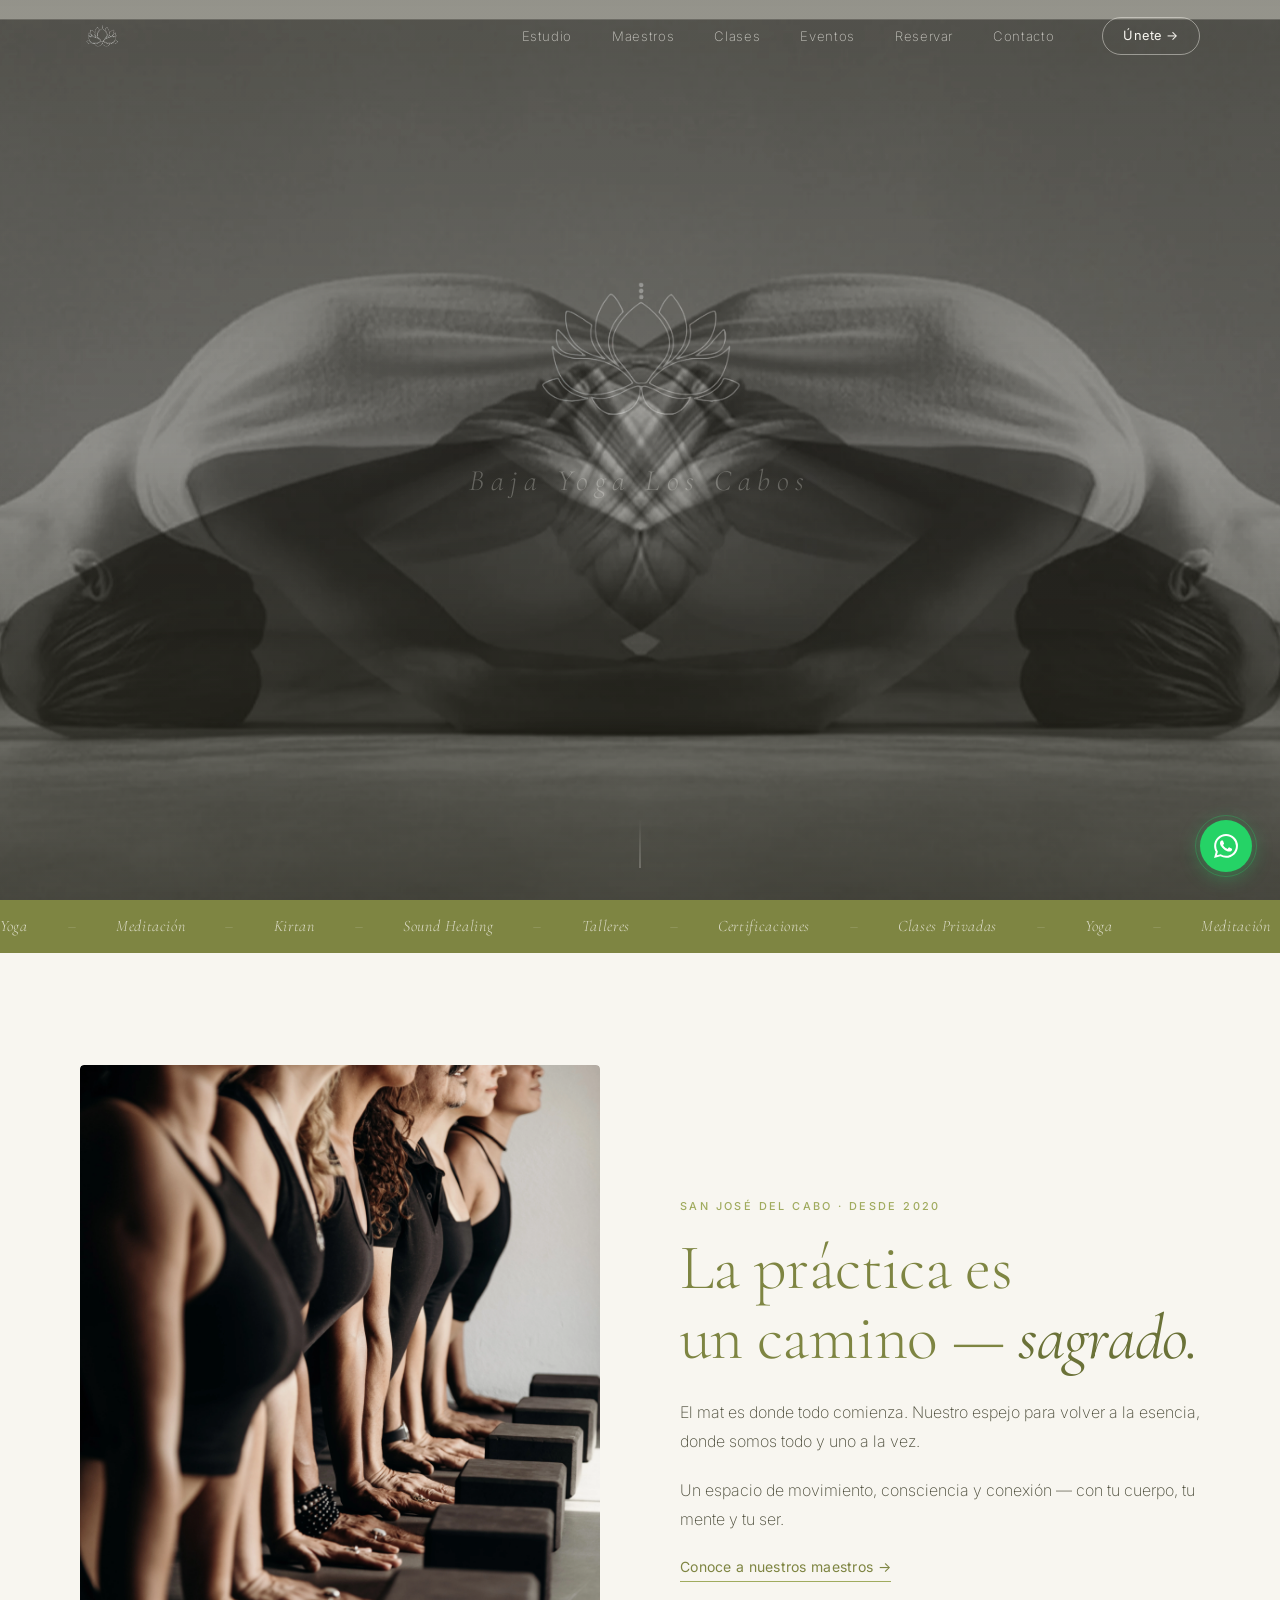
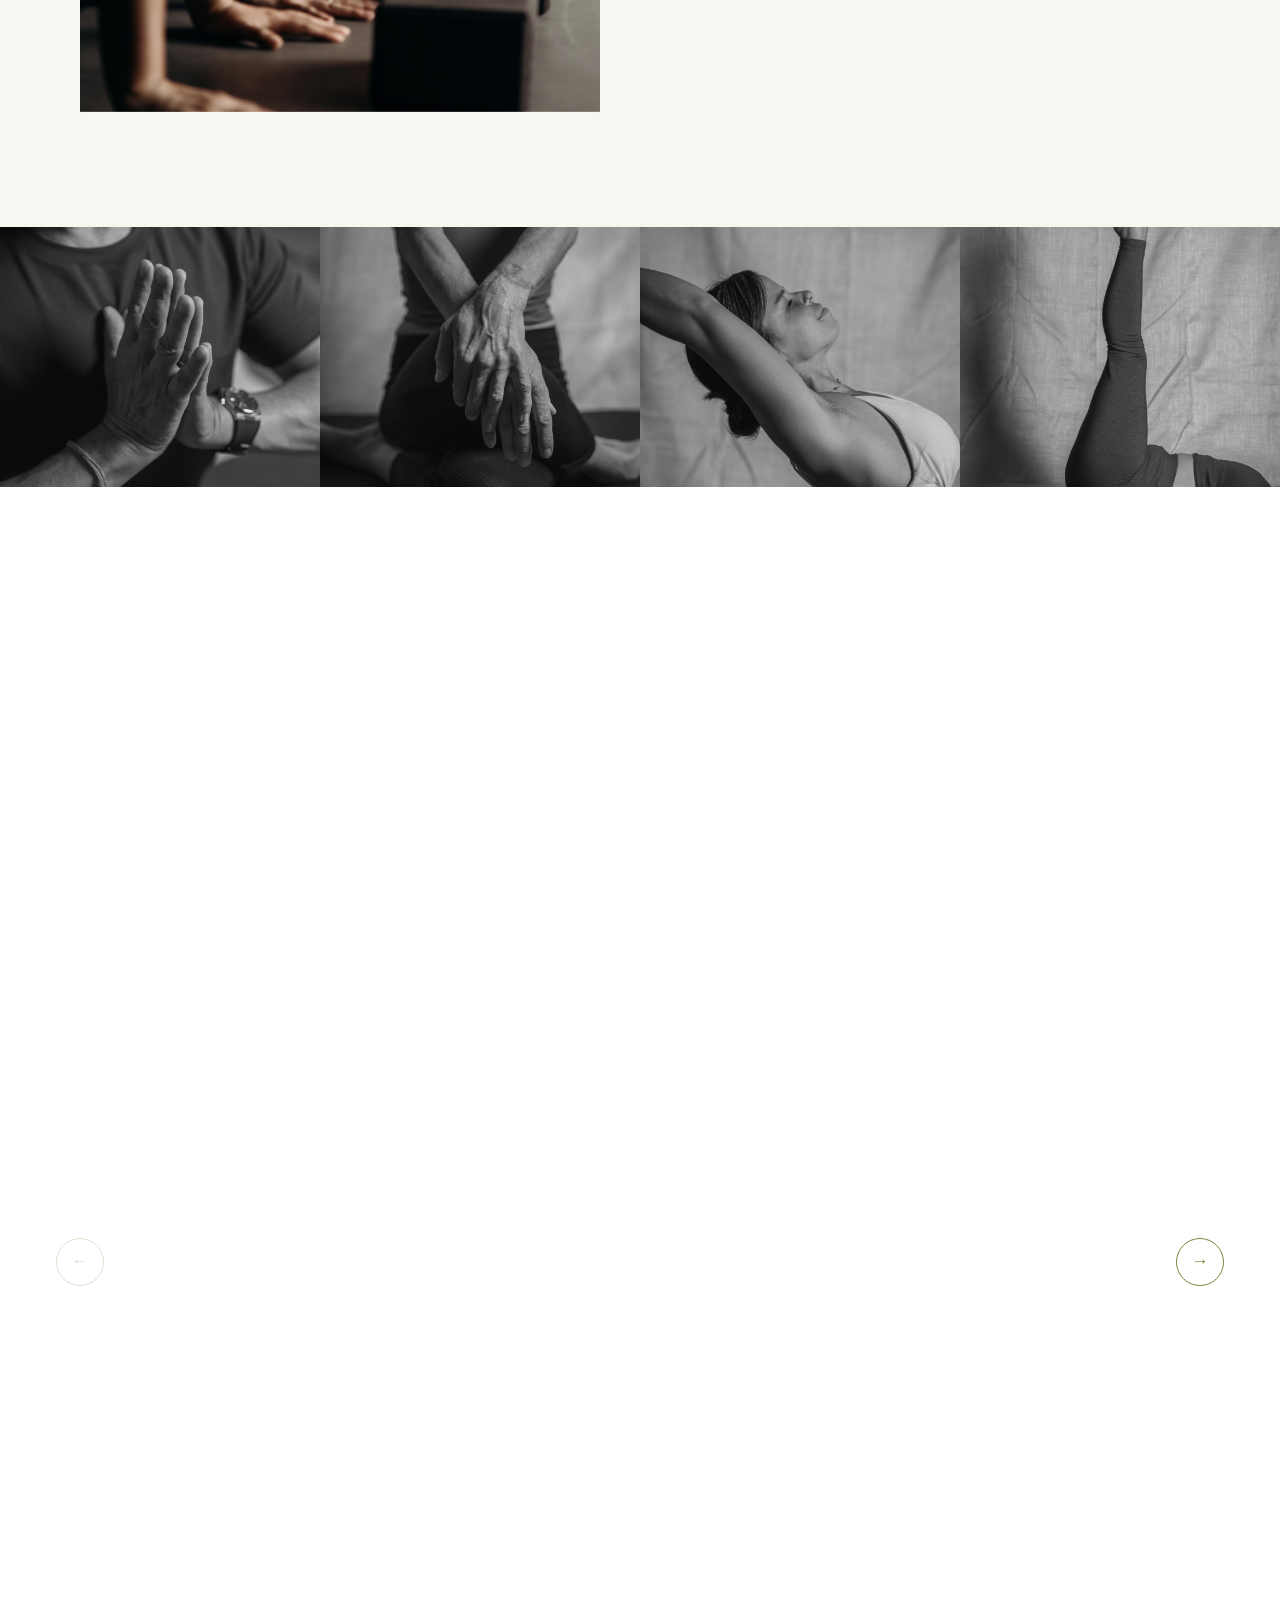
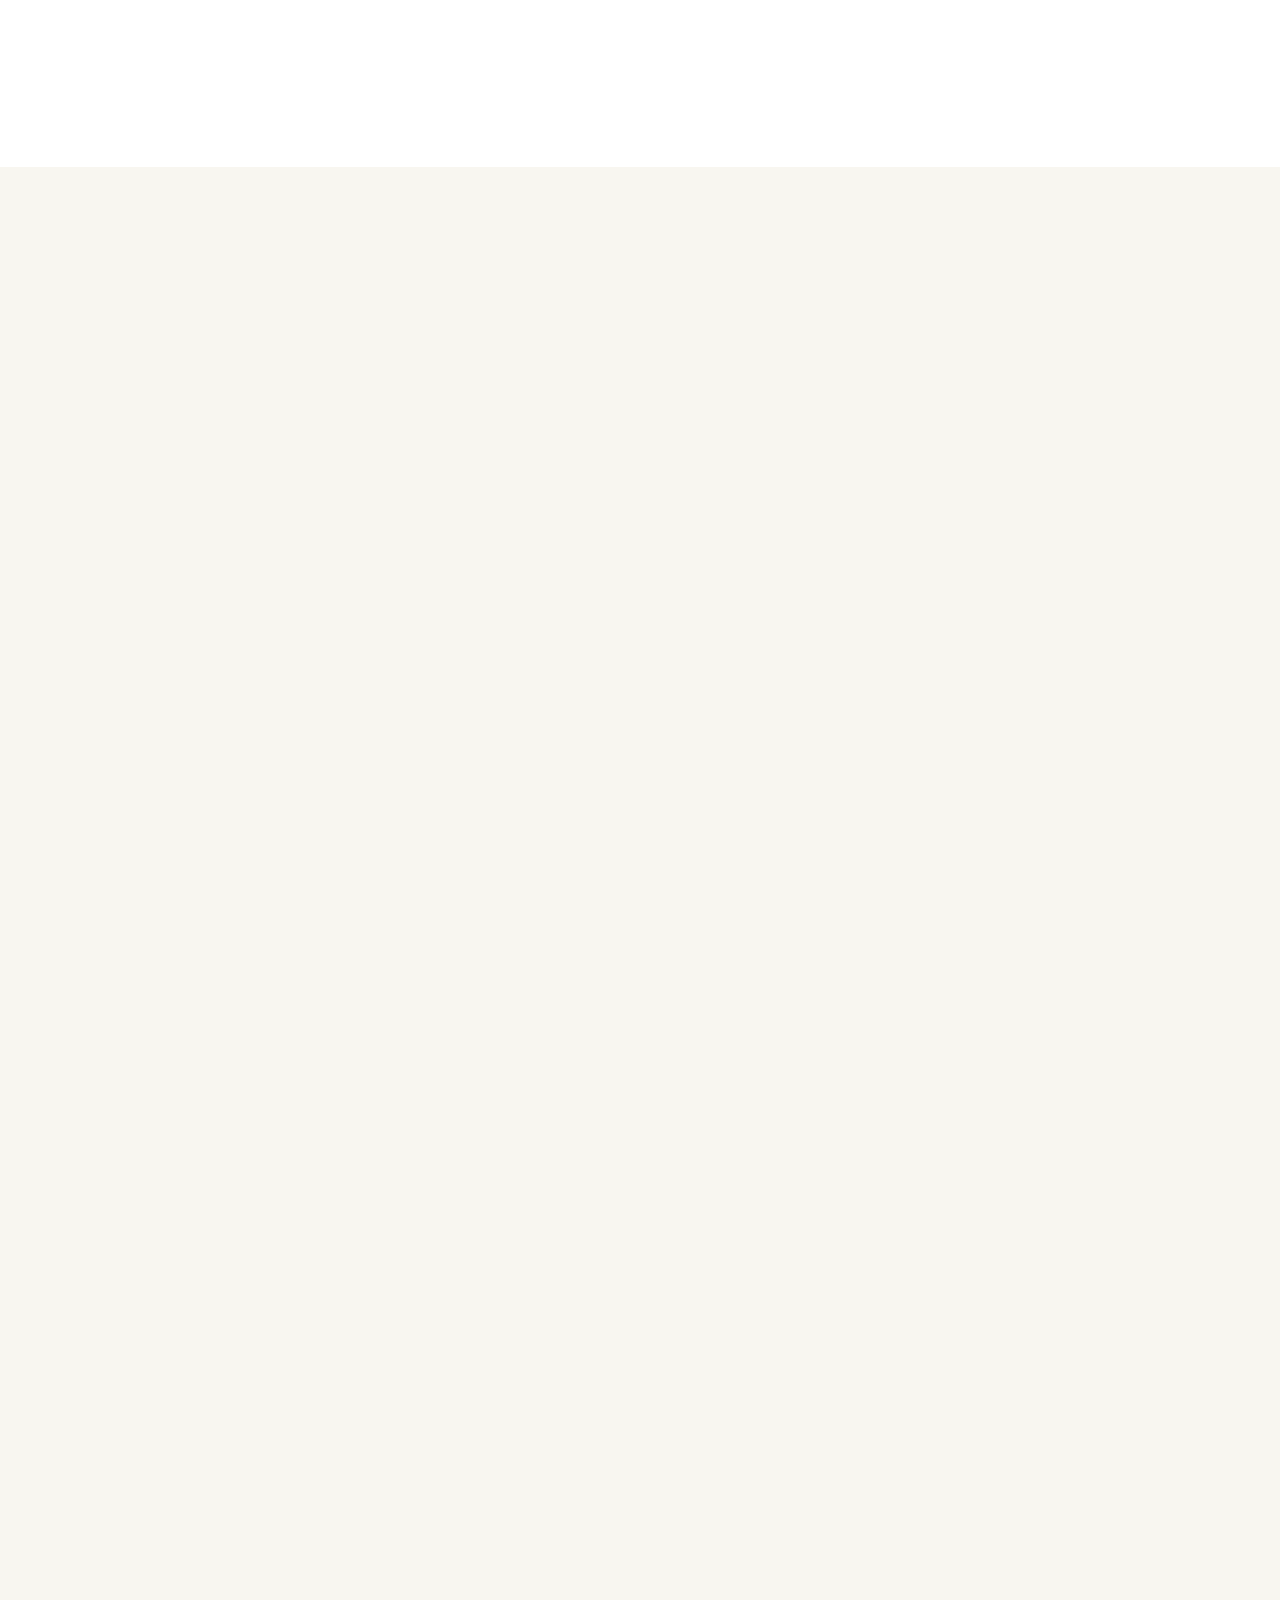
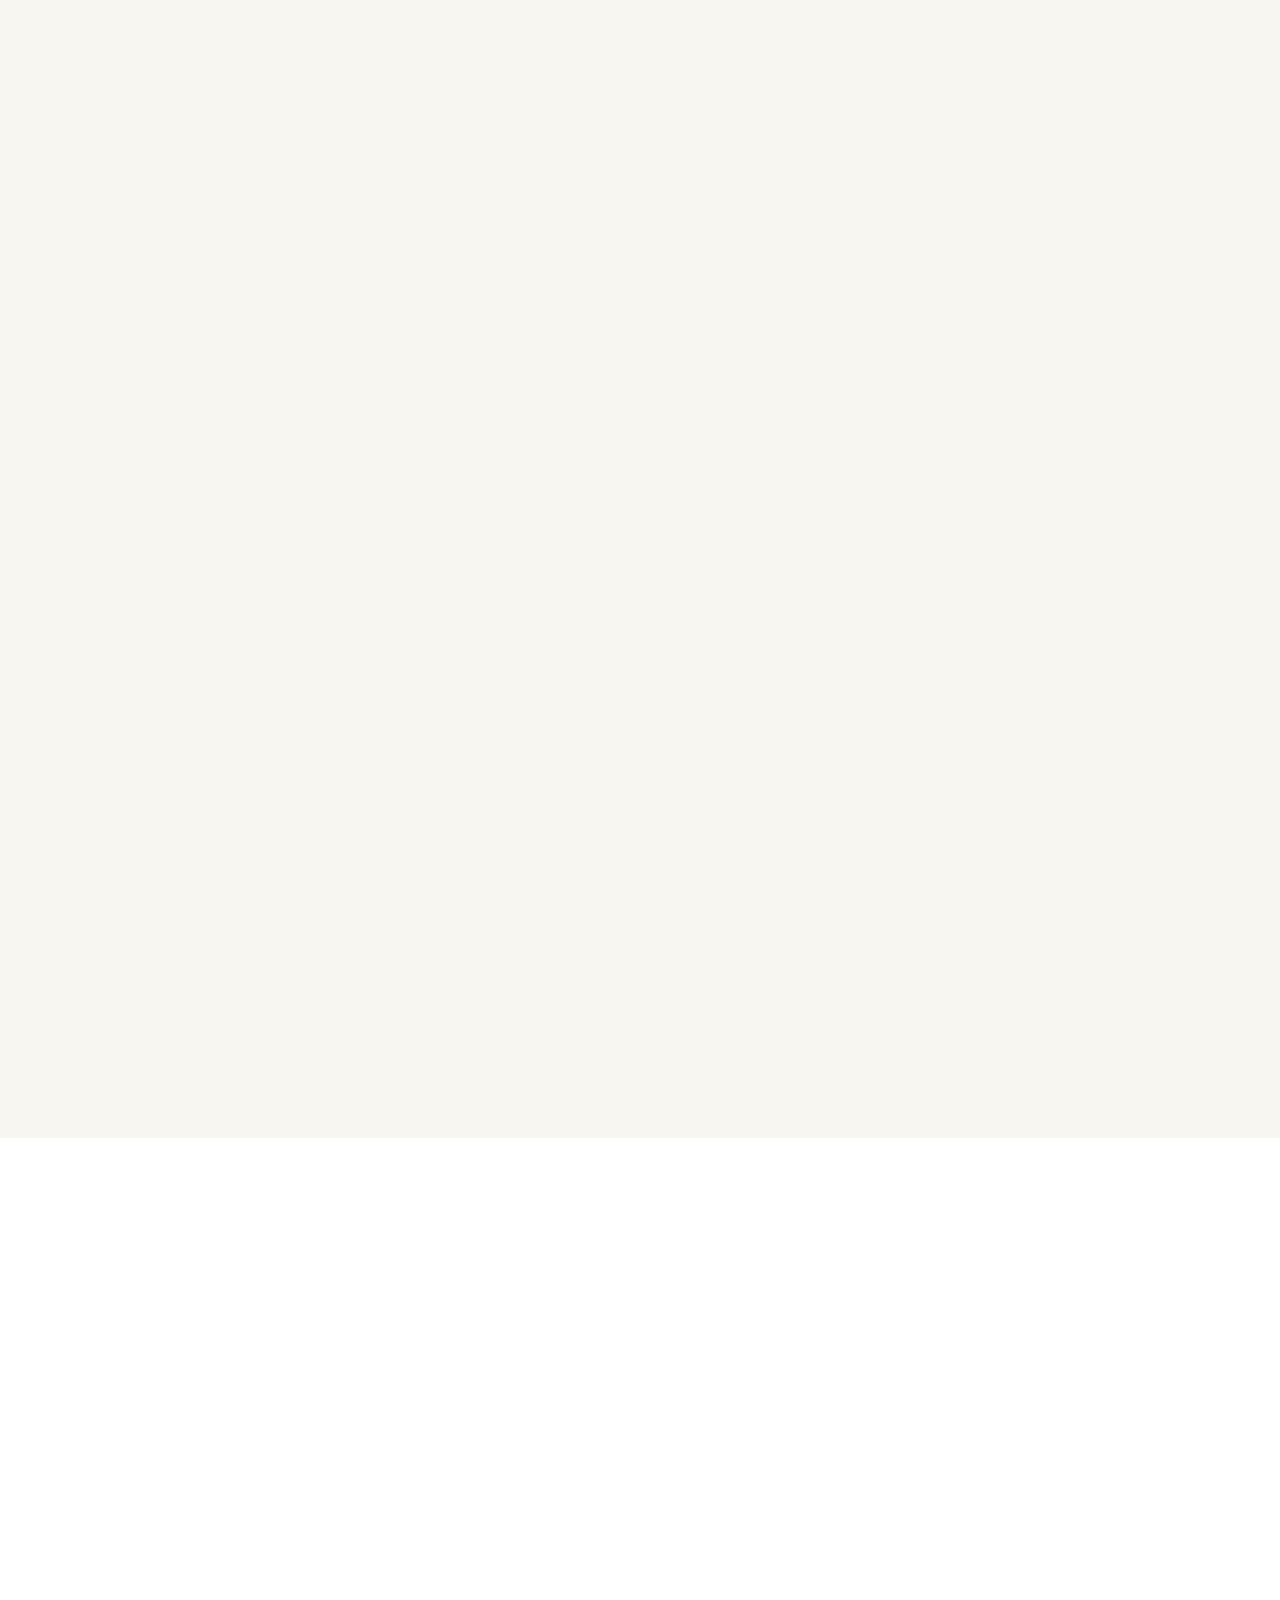
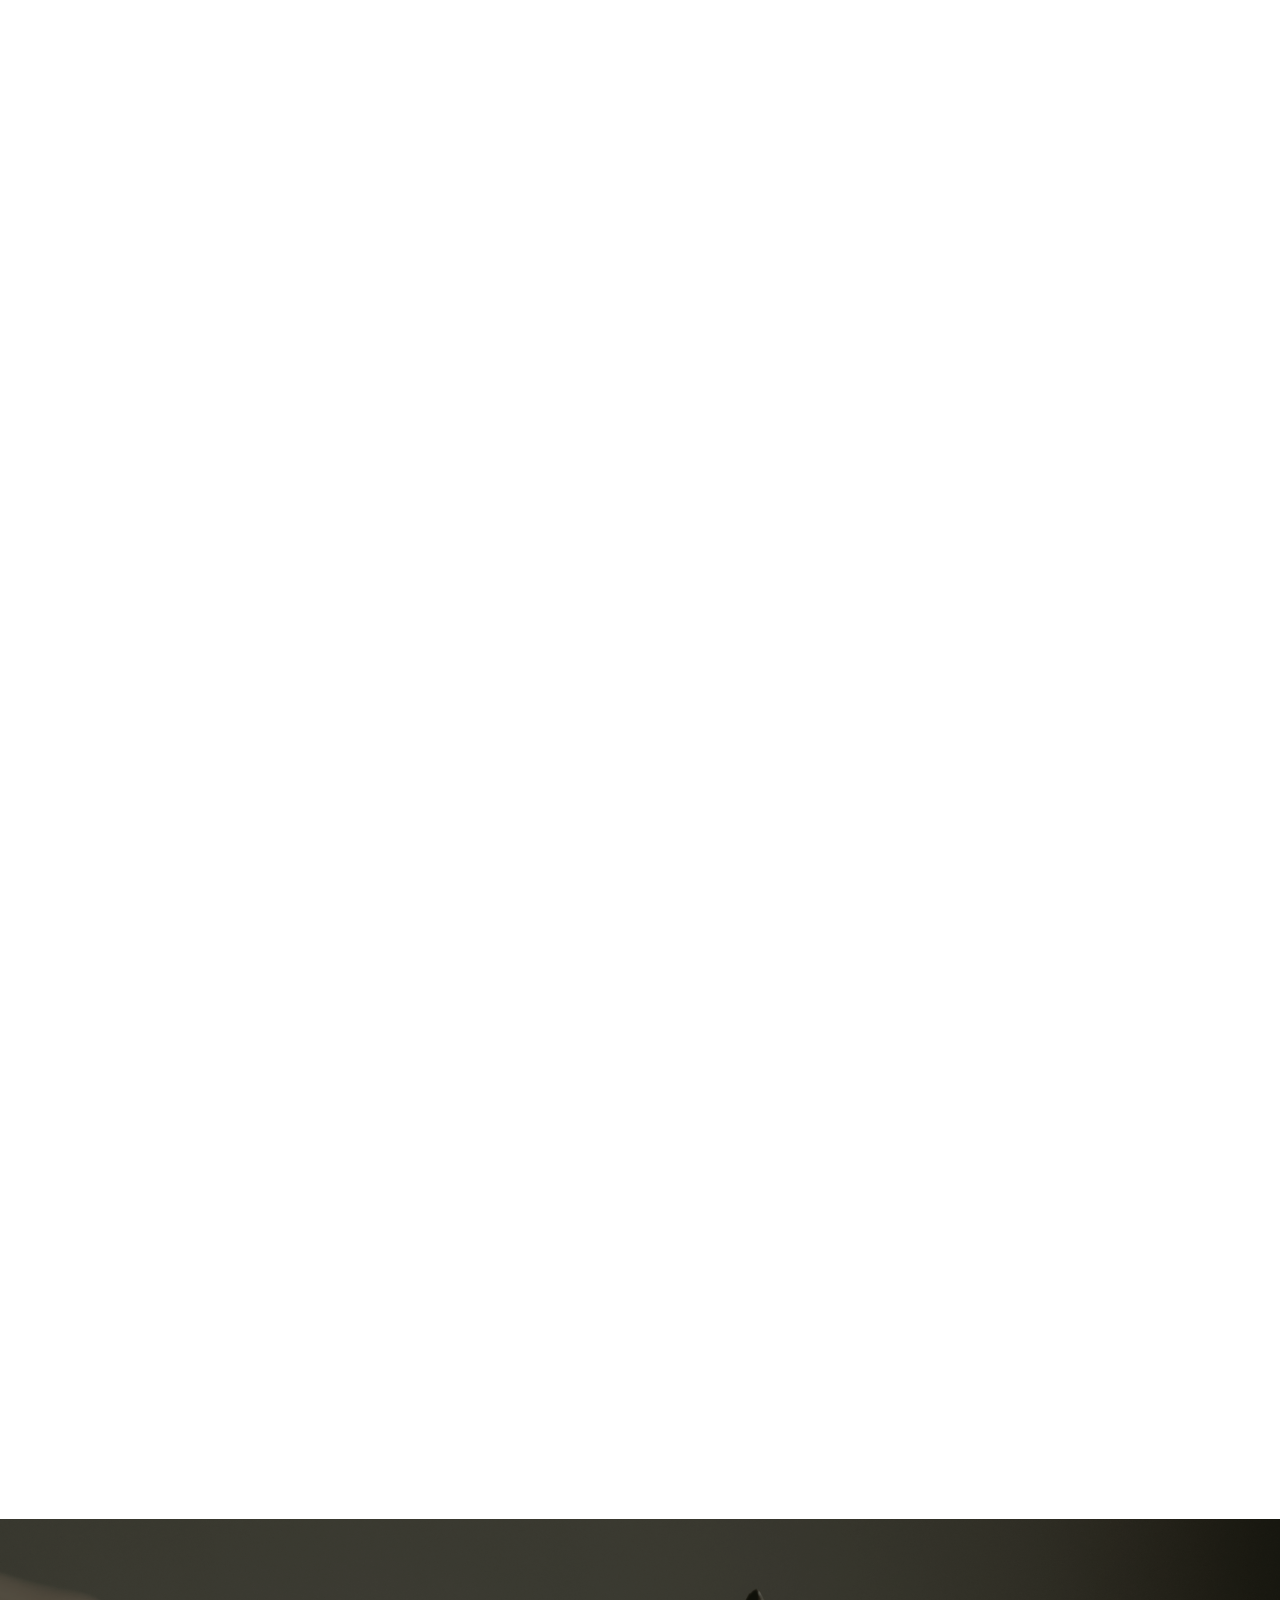
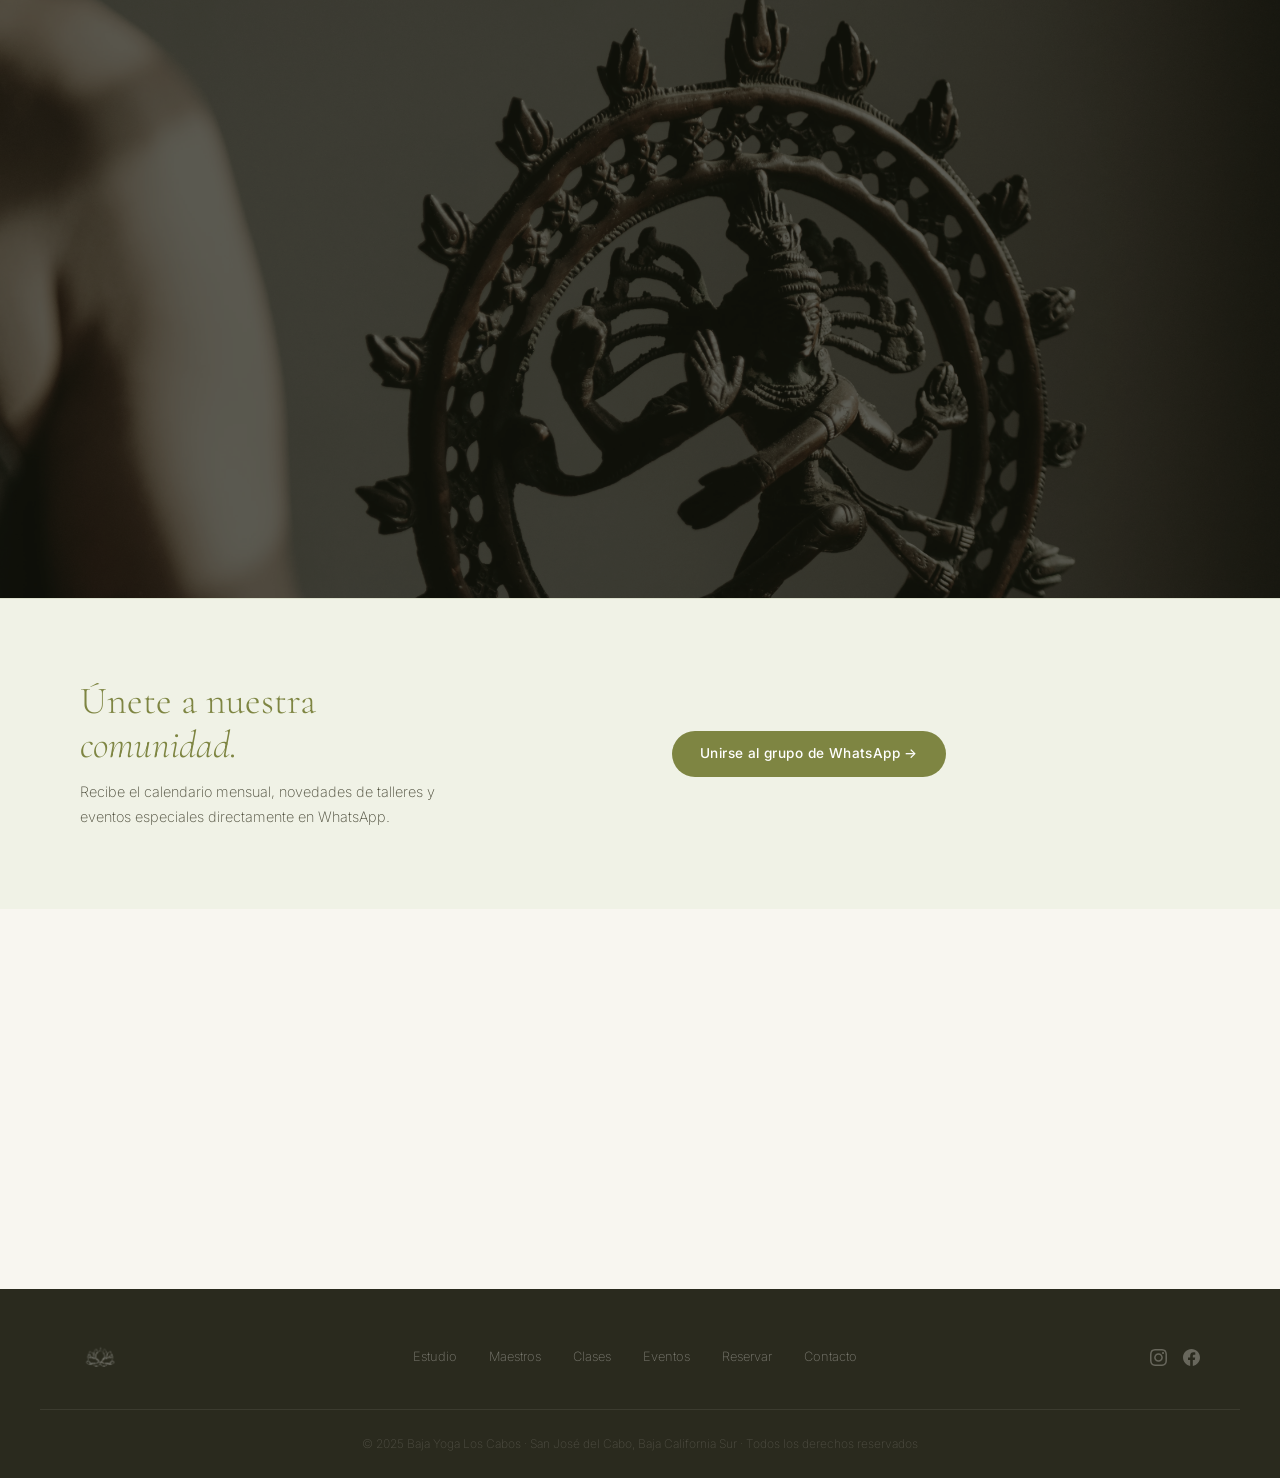
==== commit e6b463a8: "Baja Yoga: maestros, galería, eventos, privadas, WhatsApp community, Google Sheets booking ready" ====
--- a/baja-yoga-loscabos/index.html
+++ b/baja-yoga-loscabos/index.html
@@ -107,10 +107,10 @@
 
   <!-- ─── FOTO STRIP ────────────────────────────────────── -->
   <div class="foto-strip">
-    <div class="fs-item"><img src="assets/img/foto-02.webp" alt="" loading="lazy" /></div>
-    <div class="fs-item"><img src="assets/img/foto-04.webp" alt="" loading="lazy" /></div>
-    <div class="fs-item"><img src="assets/img/foto-05.webp" alt="" loading="lazy" /></div>
-    <div class="fs-item"><img src="assets/img/foto-06.webp" alt="" loading="lazy" /></div>
+    <div class="fs-item"><img src="assets/img/galeria-01.webp" alt="" loading="lazy" /></div>
+    <div class="fs-item"><img src="assets/img/galeria-02.webp" alt="" loading="lazy" /></div>
+    <div class="fs-item"><img src="assets/img/galeria-03.webp" alt="" loading="lazy" /></div>
+    <div class="fs-item"><img src="assets/img/galeria-04.webp" alt="" loading="lazy" /></div>
   </div>
 
   <!-- ─── MAESTROS ─────────────────────────────────────── -->
@@ -118,8 +118,8 @@
     <div class="container">
       <div class="section-header reveal">
         <p class="eyebrow">Comunidad</p>
-        <h2>Guías con décadas<br>de — <em>experiencia.</em></h2>
-        <p class="section-sub">Practicantes con más de una década de formación en India y con maestros reconocidos alrededor del mundo. Una comunidad de guía y servicio.</p>
+        <h2>Maestros que acompañan<br>desde la — <em>experiencia.</em></h2>
+        <p class="section-sub">Cada uno de nuestros guías ha recorrido un profundo camino de práctica y estudio, formándose en India y con maestros de distintas tradiciones alrededor del mundo. Compartimos el yoga como una herramienta de transformación, presencia y conexión.</p>
       </div>
 
       <div class="maestros-carousel-wrap">
@@ -129,22 +129,29 @@
         <div class="maestros-track" id="maestrosTrack">
 
         <div class="mc-card reveal">
-          <div class="mc-card-photo"><img src="assets/img/maestro-alu.webp" alt="Alu Segovia" loading="lazy" /></div>
-          <div class="mc-card-info">
-            <h3>Alu Segovia</h3>
-            <span class="mc-card-tipo">Ashtanga Yoga</span>
-            <p class="mc-card-desc">Comparte la clase de Ashtanga desde un sentido sutil y al mismo tiempo fuerte. Apta para iniciar y profundizar en este método tradicional.</p>
-            <p class="mc-card-schedule">Mar 7:30 am · Jue 9:00 am</p>
-          </div>
-        </div>
-
-        <div class="mc-card reveal">
           <div class="mc-card-photo"><img src="assets/img/maestro-paco.webp" alt="Paco Zatarain" loading="lazy" /></div>
           <div class="mc-card-info">
             <h3>Paco Zatarain</h3>
             <span class="mc-card-tipo">Ashtanga Yoga</span>
-            <p class="mc-card-desc">Clase fuerte y dinámica basada en el método Ashtanga tradicional, adaptada para todos los niveles.</p>
-            <p class="mc-card-schedule">Lun · Mié 7:00 pm</p>
+            <p class="mc-card-desc">Practicante y maestro de yoga desde hace casi dos décadas, formado durante varios años en Mysore, India. Su enseñanza integra la filosofía budista y el autoconocimiento, acompañando a cada alumno a descubrir su propia relación con la práctica como camino de transformación y equilibrio.</p>
+          </div>
+        </div>
+
+        <div class="mc-card reveal">
+          <div class="mc-card-photo"><img src="assets/img/maestro-rosa.webp" alt="Rosa Vejar" loading="lazy" /></div>
+          <div class="mc-card-info">
+            <h3>Rosa Vejar</h3>
+            <span class="mc-card-tipo">Hatha · Vinyasa · Restaurativo</span>
+            <p class="mc-card-desc">Maestra certificada en Hatha Yoga con formación en Ashtanga, Iyengar, Yoga Restaurativo, Dharma Yoga y Yoga Prenatal. Comparte Vinyasa Yoga —fluido y consciente— y Yoga Restaurativo, una experiencia suave y profunda que invita al descanso, el equilibrio y la renovación integral.</p>
+          </div>
+        </div>
+
+        <div class="mc-card reveal">
+          <div class="mc-card-photo"><img src="assets/img/maestro-pau.webp" alt="Paulina Ruiz" loading="lazy" /></div>
+          <div class="mc-card-info">
+            <h3>Paulina Ruiz</h3>
+            <span class="mc-card-tipo">Hatha · Vinyasa · Yin · Somático</span>
+            <p class="mc-card-desc">Inició su camino en el yoga desde la adolescencia con formación en Hatha, Vinyasa, Yoga Restaurativo y Terapéutico, Prenatal, Yin y educación somática. Su enfoque crea espacios que favorecen la presencia, el bienestar y la reconexión con la sabiduría natural del cuerpo.</p>
           </div>
         </div>
 
@@ -152,49 +159,44 @@
           <div class="mc-card-photo"><img src="assets/img/maestro-ana.webp" alt="Ana Ramírez" loading="lazy" /></div>
           <div class="mc-card-info">
             <h3>Ana Ramírez</h3>
-            <span class="mc-card-tipo">Vinyasa Yoga</span>
-            <p class="mc-card-desc">Combina respiración con movimientos dinámicos para fortalecer el cuerpo y alcanzar una meditación profunda.</p>
-            <p class="mc-card-schedule">Jue 7:30 am</p>
-          </div>
-        </div>
-
-        <div class="mc-card reveal">
-          <div class="mc-card-photo"><img src="assets/img/maestro-rosa.webp" alt="Rosa Vejar" loading="lazy" /></div>
-          <div class="mc-card-info">
-            <h3>Rosa Vejar</h3>
-            <span class="mc-card-tipo">Vinyasa Yoga</span>
-            <p class="mc-card-desc">Movimiento y sincronización de la respiración. Práctica consciente que fortalece el cuerpo y conecta con uno mismo.</p>
-            <p class="mc-card-schedule">Vie 7:30 am</p>
-          </div>
-        </div>
-
-        <div class="mc-card reveal">
-          <div class="mc-card-photo"><img src="assets/img/maestro-pau.webp" alt="Pau Ruiz" loading="lazy" /></div>
-          <div class="mc-card-info">
-            <h3>Pau Ruiz</h3>
-            <span class="mc-card-tipo">Restaurativo + Vinyasa Flow</span>
-            <p class="mc-card-desc">Inicia con back mitra para relajar columna y sistema nervioso, continúa con un flow creativo para activar y restaurar.</p>
-            <p class="mc-card-schedule">Jue 7:00 pm</p>
-          </div>
-        </div>
-
-        <div class="mc-card reveal">
-          <div class="mc-card-photo"><img src="assets/img/maestro-karuna.webp" alt="Karuna Aguilar" loading="lazy" /></div>
-          <div class="mc-card-info">
-            <h3>Karuna Aguilar</h3>
-            <span class="mc-card-tipo">Alineación Restaurativo</span>
-            <p class="mc-card-desc">Clase profunda para abrirnos, soltar y encontrar el equilibrio con buena alineación interior.</p>
-            <p class="mc-card-schedule">Lun · Mar 8:45 am · 75 min</p>
-          </div>
-        </div>
-
-        <div class="mc-card reveal">
-          <div class="mc-card-photo"><img src="assets/img/maestro-pao.webp" alt="Pao Martínez" loading="lazy" /></div>
-          <div class="mc-card-info">
-            <h3>Pao Martínez</h3>
-            <span class="mc-card-tipo">Alineación Restaurativo</span>
-            <p class="mc-card-desc">Enfocada en el sistema nervioso y la alineación, relajando caderas y espina dorsal con intención y presencia.</p>
-            <p class="mc-card-schedule">Todos los Mar 7:00 pm</p>
+            <span class="mc-card-tipo">Vinyasa Flow</span>
+            <p class="mc-card-desc">Artista plástica y maestra de yoga, Ana crea espacios cálidos, accesibles y libres de juicio. Comparte Vinyasa Flow, una práctica fluida que integra movimiento, fuerza y respiración para cultivar presencia, energía y confianza en el cuerpo.</p>
+          </div>
+        </div>
+
+        <div class="mc-card reveal">
+          <div class="mc-card-photo"><img src="assets/img/maestro-ceci.webp" alt="Ceci Berriel" loading="lazy" /></div>
+          <div class="mc-card-info">
+            <h3>Ceci Berriel</h3>
+            <span class="mc-card-tipo">Yoga Consciente</span>
+            <p class="mc-card-desc">Apasionada por acompañar procesos de crecimiento físico, mental y espiritual, Ceci centra su enseñanza en la conciencia, la presencia y la conexión auténtica con uno mismo. Cada práctica es, para ella, una oportunidad de transformación y expansión personal.</p>
+          </div>
+        </div>
+
+        <div class="mc-card reveal">
+          <div class="mc-card-photo"><img src="assets/img/maestro-francesca.webp" alt="Francesca Gaetani" loading="lazy" /></div>
+          <div class="mc-card-info">
+            <h3>Francesca Gaetani</h3>
+            <span class="mc-card-tipo">Hatha Yoga</span>
+            <p class="mc-card-desc">Instructora certificada por Yoga Alliance (RYS 200) con más de 25 años de práctica. Comparte Hatha Yoga como una meditación en movimiento: consciente, accesible y transformadora, que cultiva estabilidad, respiración y atención plena más allá del tapete.</p>
+          </div>
+        </div>
+
+        <div class="mc-card reveal">
+          <div class="mc-card-photo"><img src="assets/img/maestro-alu.webp" alt="Aline" loading="lazy" /></div>
+          <div class="mc-card-info">
+            <h3>Aline</h3>
+            <span class="mc-card-tipo">Hatha Profunda · Restaurativo</span>
+            <p class="mc-card-desc">Desde 2011 explora el yoga integrando Medicina China y Zhineng Qi Gong. Comparte Hatha Profunda —dinámica y consciente— y Yoga Restaurativo, con una mirada sensible hacia las fascias y el tejido conectivo para una práctica sostenible y conectada.</p>
+          </div>
+        </div>
+
+        <div class="mc-card reveal">
+          <div class="mc-card-photo"><img src="assets/img/maestro-alura.webp" alt="Alura Segovia" loading="lazy" /></div>
+          <div class="mc-card-info">
+            <h3>Alura Segovia</h3>
+            <span class="mc-card-tipo">Ashtanga · Restaurativo · Sound Healing</span>
+            <p class="mc-card-desc">Maestra certificada en India con formación en Ashtanga, Yoga con Alineamiento Restaurativo, Biomecánica y Sound Healing. Comparte clases que combinan movimiento consciente, fuerza, respiración y relajación, cultivando equilibrio y conexión auténtica con uno mismo.</p>
           </div>
         </div>
 
@@ -221,15 +223,15 @@
         </div>
       </div>
 
-      <div class="section-divider"></div>
+      <div class="section-divider" style="display:none"></div>
 
       <!-- 2. HORARIOS SEMANALES -->
-      <div class="section-header reveal">
+      <div class="section-header reveal" style="display:none">
         <p class="eyebrow">Clases</p>
         <h2>Practica con<br>nosotros — <em>esta semana.</em></h2>
       </div>
 
-      <div class="schedule-days">
+      <div class="schedule-days" style="display:none">
 
         <div class="sday reveal">
           <div class="sday-header"><span class="sday-name">Lunes</span></div>
@@ -313,16 +315,14 @@
 
       </div>
 
-      <div class="section-divider"></div>
+      <div class="section-divider" style="display:none"></div>
 
       <!-- BOOKING WIDGET ADD-ON -->
       <div class="booking-widget reveal">
         <div class="booking-header">
           <div class="booking-title-row">
             <h3>Reserva tu clase</h3>
-            <span class="addon-badge">✦ Add-On Premium</span>
-          </div>
-          <p class="booking-desc">Sistema de reservas conectado a tu calendario en tiempo real. El estudio actualiza su agenda y los alumnos reservan directamente desde el sitio.</p>
+          </div>
         </div>
 
         <div class="booking-nav">
@@ -333,10 +333,6 @@
 
         <div class="booking-days" id="bookingDays"></div>
 
-        <div class="addon-note">
-          <svg width="14" height="14" viewBox="0 0 24 24" fill="none" stroke="currentColor" stroke-width="2"><circle cx="12" cy="12" r="10"/><line x1="12" y1="8" x2="12" y2="12"/><line x1="12" y1="16" x2="12.01" y2="16"/></svg>
-          Vista previa del sistema de reservas. Opción B ($700): horarios desde Google Sheets, el estudio los actualiza y se muestran automáticamente. Opción C ($1,600): Calendly en tiempo real, reserva directa en el sitio — <a href="https://wa.me/521?text=Hola%2C%20me%20interesa%20el%20sistema%20de%20reservas%20para%20mi%20sitio" target="_blank" rel="noopener">solicitar información →</a>
-        </div>
       </div>
 
     </div>
@@ -346,40 +342,24 @@
   <!-- ─── EVENTOS ───────────────────────────────────────── -->
   <section class="eventos" id="eventos">
     <div class="container">
-      <div class="section-header reveal">
-        <p class="eyebrow">Agenda</p>
-        <h2>Eventos &amp;<br><em>Talleres.</em></h2>
-        <p class="section-sub">Talleres especiales, master classes y eventos con maestros invitados. La agenda se actualiza constantemente — escríbenos para no perderte nada.</p>
-      </div>
-      <div class="eventos-grid">
-        <div class="evento-card-wrap reveal">
-          <div class="evento-item"><img src="assets/img/evento-01.webp" alt="Evento Baja Yoga" loading="lazy" /></div>
-          <a href="https://wa.me/521?text=Hola%2C%20me%20interesa%20más%20información%20sobre%20este%20evento%20de%20Baja%20Yoga%20🧘" class="evento-btn" target="_blank" rel="noopener">Más información <span>→</span></a>
-        </div>
-        <div class="evento-card-wrap reveal">
-          <div class="evento-item"><img src="assets/img/evento-02.webp" alt="Taller" loading="lazy" /></div>
-          <a href="https://wa.me/521?text=Hola%2C%20me%20interesa%20más%20información%20sobre%20este%20taller%20de%20Baja%20Yoga%20🧘" class="evento-btn" target="_blank" rel="noopener">Más información <span>→</span></a>
-        </div>
-        <div class="evento-card-wrap reveal">
-          <div class="evento-item"><img src="assets/img/evento-03.webp" alt="Master class" loading="lazy" /></div>
-          <a href="https://wa.me/521?text=Hola%2C%20me%20interesa%20más%20información%20sobre%20esta%20master%20class%20de%20Baja%20Yoga%20🧘" class="evento-btn" target="_blank" rel="noopener">Más información <span>→</span></a>
-        </div>
-        <div class="evento-card-wrap reveal">
-          <div class="evento-item"><img src="assets/img/evento-04.webp" alt="Evento especial" loading="lazy" /></div>
-          <a href="https://wa.me/521?text=Hola%2C%20me%20interesa%20más%20información%20sobre%20este%20evento%20especial%20de%20Baja%20Yoga%20🧘" class="evento-btn" target="_blank" rel="noopener">Más información <span>→</span></a>
-        </div>
-      </div>
-
-      <div class="eventos-addon-note reveal">
-        <span>✦</span>
-        <div>
-          <strong>¿Quieres publicar nuevos eventos sin llamarle a nadie?</strong><br>
-          Con la <strong>Opción B ($700)</strong> el estudio actualiza sus eventos en Google Sheets y el sitio se actualiza solo. Con la <strong>Opción C ($1,600 — Calendly)</strong> los clientes reservan su lugar directamente en el website. <a href="https://wa.me/521?text=Hola%2C%20me%20interesa%20el%20sistema%20de%20eventos%20automático%20para%20mi%20sitio" target="_blank" rel="noopener">Solicitar información →</a>
-        </div>
-      </div>
-
-      <div class="eventos-cta reveal">
-        <a href="https://wa.me/521?text=Hola%2C%20quiero%20saber%20sobre%20los%20próximos%20eventos%20de%20Baja%20Yoga" class="btn-olive" target="_blank" rel="noopener">Ver próximos eventos por WhatsApp →</a>
+      <div class="eventos-dos-cols">
+
+        <!-- Col 1: Eventos & Talleres -->
+        <div class="eventos-col reveal">
+          <p class="eyebrow">Agenda</p>
+          <h2>Eventos &amp;<br><em>Talleres.</em></h2>
+          <p class="section-sub">Talleres especiales, master classes y eventos con maestros invitados. La agenda se actualiza constantemente — escríbenos para no perderte nada.</p>
+          <a href="https://wa.me/521?text=Hola%2C%20quiero%20saber%20sobre%20los%20próximos%20eventos%20de%20Baja%20Yoga" class="btn-olive" target="_blank" rel="noopener">Ver próximos eventos →</a>
+        </div>
+
+        <!-- Col 2: Experiencias Privadas -->
+        <div class="eventos-col reveal">
+          <p class="eyebrow">Exclusivo</p>
+          <h2>Experiencias privadas<br>de <em>Yoga y Bienestar.</em></h2>
+          <p class="section-sub">Llevamos nuestras experiencias de Yoga y Bienestar a hoteles, villas y residencias privadas de Los Cabos, ofreciendo sesiones personalizadas para individuos, parejas, familias y grupos.</p>
+          <a href="https://wa.me/521?text=Hola%2C%20me%20interesa%20una%20sesión%20privada%20de%20yoga%20en%20Los%20Cabos%20🧘" class="btn-olive" target="_blank" rel="noopener">Solicitar experiencia privada →</a>
+        </div>
+
       </div>
     </div>
   </section>
@@ -467,13 +447,12 @@
       <div class="container">
         <div class="nl-inner">
           <div class="nl-text">
-            <h3>Mantente en<br><em>el camino.</em></h3>
-            <p>Recibe el calendario mensual, novedades de talleres y eventos especiales directamente en tu correo.</p>
-          </div>
-          <form class="nl-form" onsubmit="handleNewsletter(event)">
-            <input type="email" placeholder="Tu correo electrónico" class="nl-input" required />
-            <button type="submit" class="btn-olive">Suscribirse →</button>
-          </form>
+            <h3>Únete a nuestra<br><em>comunidad.</em></h3>
+            <p>Recibe el calendario mensual, novedades de talleres y eventos especiales directamente en WhatsApp.</p>
+          </div>
+          <div class="nl-form">
+            <a href="https://chat.whatsapp.com/HAat4GWQexz9h4jFElCSdE?mode=gi_t" class="btn-olive" target="_blank" rel="noopener">Unirse al grupo de WhatsApp →</a>
+          </div>
         </div>
       </div>
     </div>
--- a/baja-yoga-loscabos/styles.css
+++ b/baja-yoga-loscabos/styles.css
@@ -444,11 +444,11 @@
   margin-bottom: 0;
 }
 .rs-foto {
-  aspect-ratio: 4/3;
+  aspect-ratio: 4/5;
   border-radius: 4px;
   overflow: hidden;
 }
-.rs-foto img { width: 100%; height: 100%; object-fit: cover; }
+.rs-foto img { width: 100%; height: 100%; object-fit: cover; object-position: center top; }
 
 /* ── Booking Widget ──────────────────────────────────── */
 .booking-widget {
@@ -591,7 +591,7 @@
   aspect-ratio: 4/5;
   box-shadow: 0 24px 64px rgba(0,0,0,0.12);
 }
-.reserva-foto img { width: 100%; height: 100%; object-fit: cover; }
+.reserva-foto img { width: 100%; height: 100%; object-fit: contain; background: #f0efed; }
 
 /* ─── EVENTOS ─────────────────────────────────────────── */
 .eventos { background: var(--white); padding: 8rem 0; }
@@ -825,6 +825,68 @@
   .foto-strip { height: 160px; }
 }
 
+/* ── Eventos dos columnas ── */
+.eventos-dos-cols {
+  display: grid;
+  grid-template-columns: 1fr 1fr;
+  gap: 5rem;
+  align-items: start;
+}
+.eventos-col {
+  display: flex;
+  flex-direction: column;
+  gap: 1.25rem;
+}
+.eventos-col .section-sub {
+  color: var(--text2);
+  line-height: 1.75;
+  margin: 0;
+}
+.eventos-col .btn-olive { align-self: flex-start; margin-top: 0.5rem; }
+
+@media (max-width: 768px) {
+  .eventos-dos-cols { grid-template-columns: 1fr; gap: 4rem; }
+}
+
+/* ── Experiencias Privadas ── */
+.privadas-block {
+  display: grid;
+  grid-template-columns: 1fr 1fr;
+  gap: 3rem;
+  align-items: center;
+  margin-top: 4rem;
+  padding: 3rem;
+  background: var(--cream);
+  border-radius: 1.5rem;
+}
+.privadas-text h3 {
+  font-family: var(--serif);
+  font-size: clamp(1.6rem, 3vw, 2.4rem);
+  font-weight: 300;
+  line-height: 1.2;
+  margin: 0.5rem 0 1rem;
+  color: var(--ink);
+}
+.privadas-text p {
+  color: var(--text2);
+  line-height: 1.75;
+  margin-bottom: 1.75rem;
+}
+.privadas-icons {
+  display: grid;
+  grid-template-columns: 1fr 1fr;
+  gap: 1.5rem;
+}
+.privada-item {
+  text-align: center;
+  padding: 1.5rem 1rem;
+  background: #fff;
+  border-radius: 1rem;
+  border: 1px solid var(--border);
+}
+.privada-item span { font-size: 2rem; display: block; margin-bottom: 0.5rem; }
+.privada-item p { margin: 0; font-size: 0.85rem; color: var(--text2); line-height: 1.4; }
+
 @media (max-width: 640px) {
   .container { padding: 0 1.5rem; }
   .hero-ctas { flex-direction: column; align-items: center; }
@@ -835,6 +897,8 @@
   .sday-row { grid-template-columns: 70px 1fr; }
   .sday-clase { display: none; }
   .eventos-grid { grid-template-columns: repeat(2, 1fr); }
+  .privadas-block { grid-template-columns: 1fr; }
+  .privadas-icons { grid-template-columns: 1fr 1fr; }
   .foto-strip { display: none; }
   .contacto-ctas > * { width: 100%; justify-content: center; }
 }
